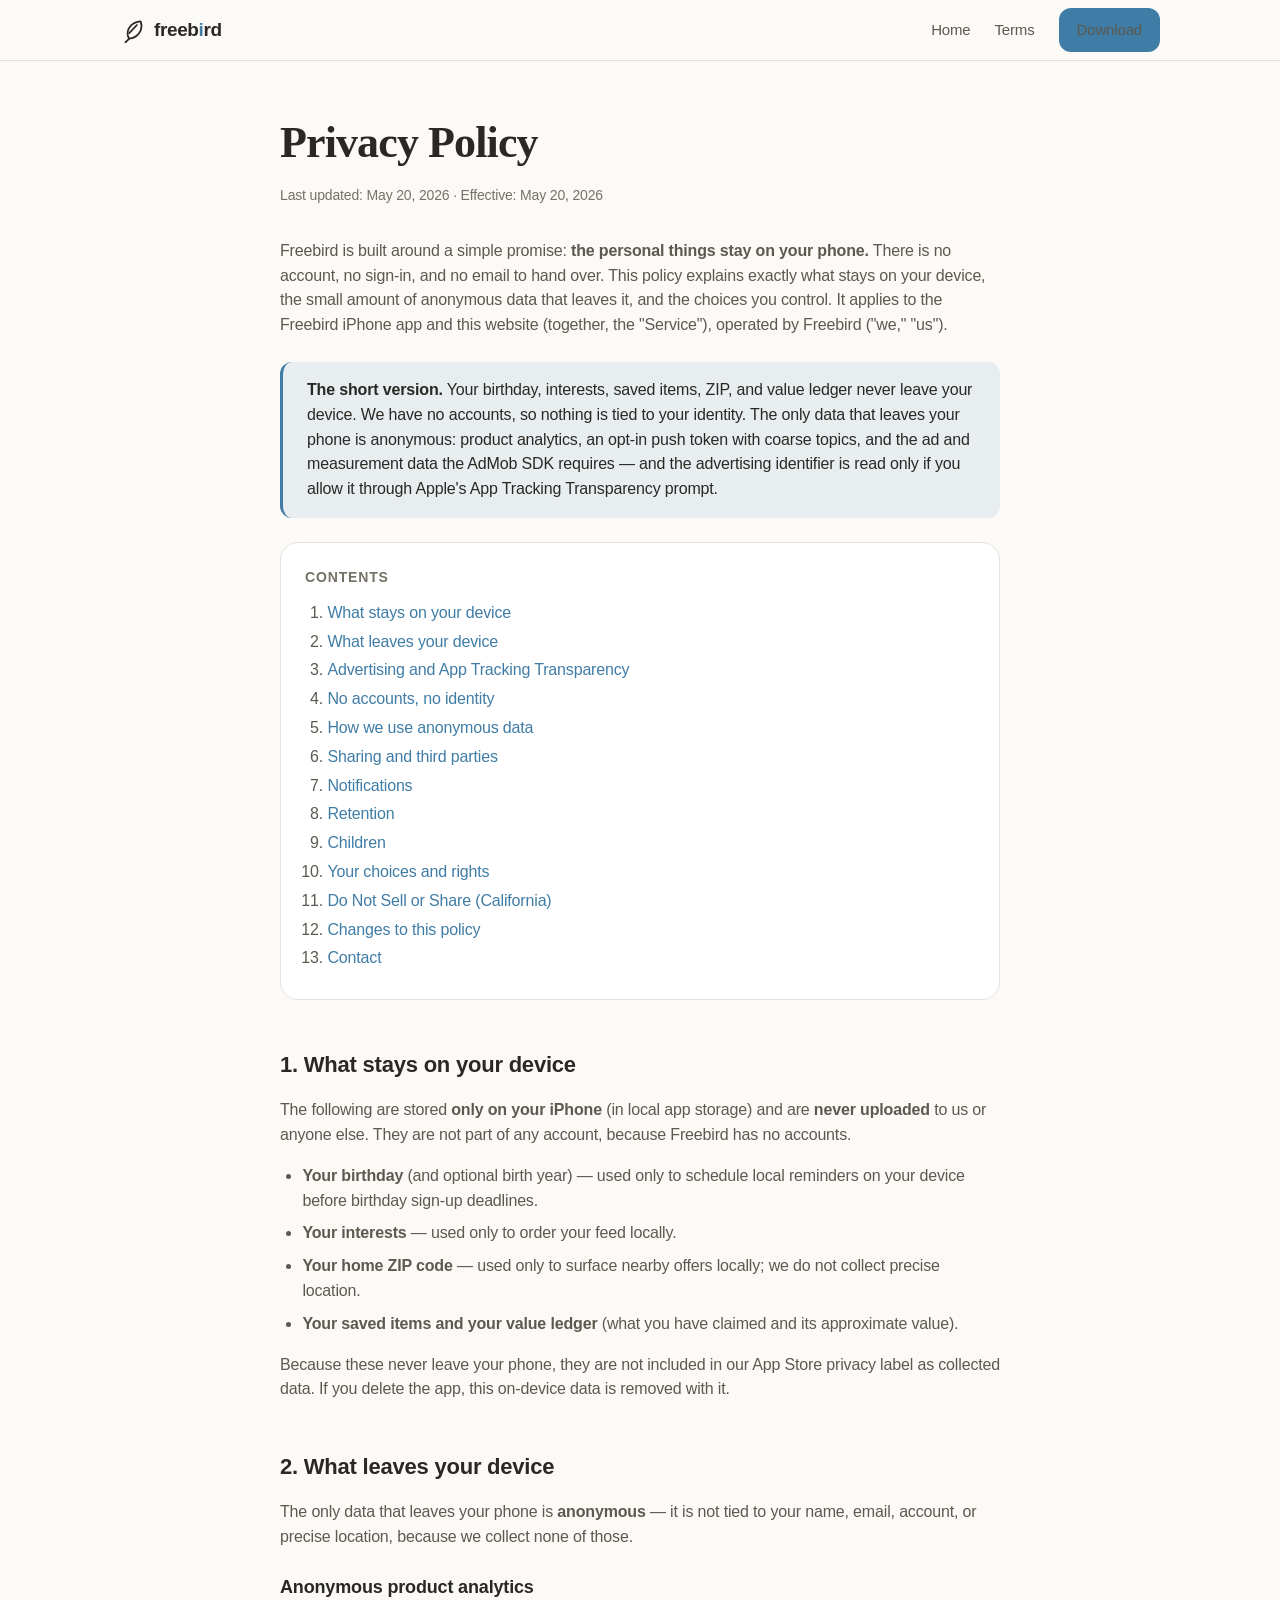
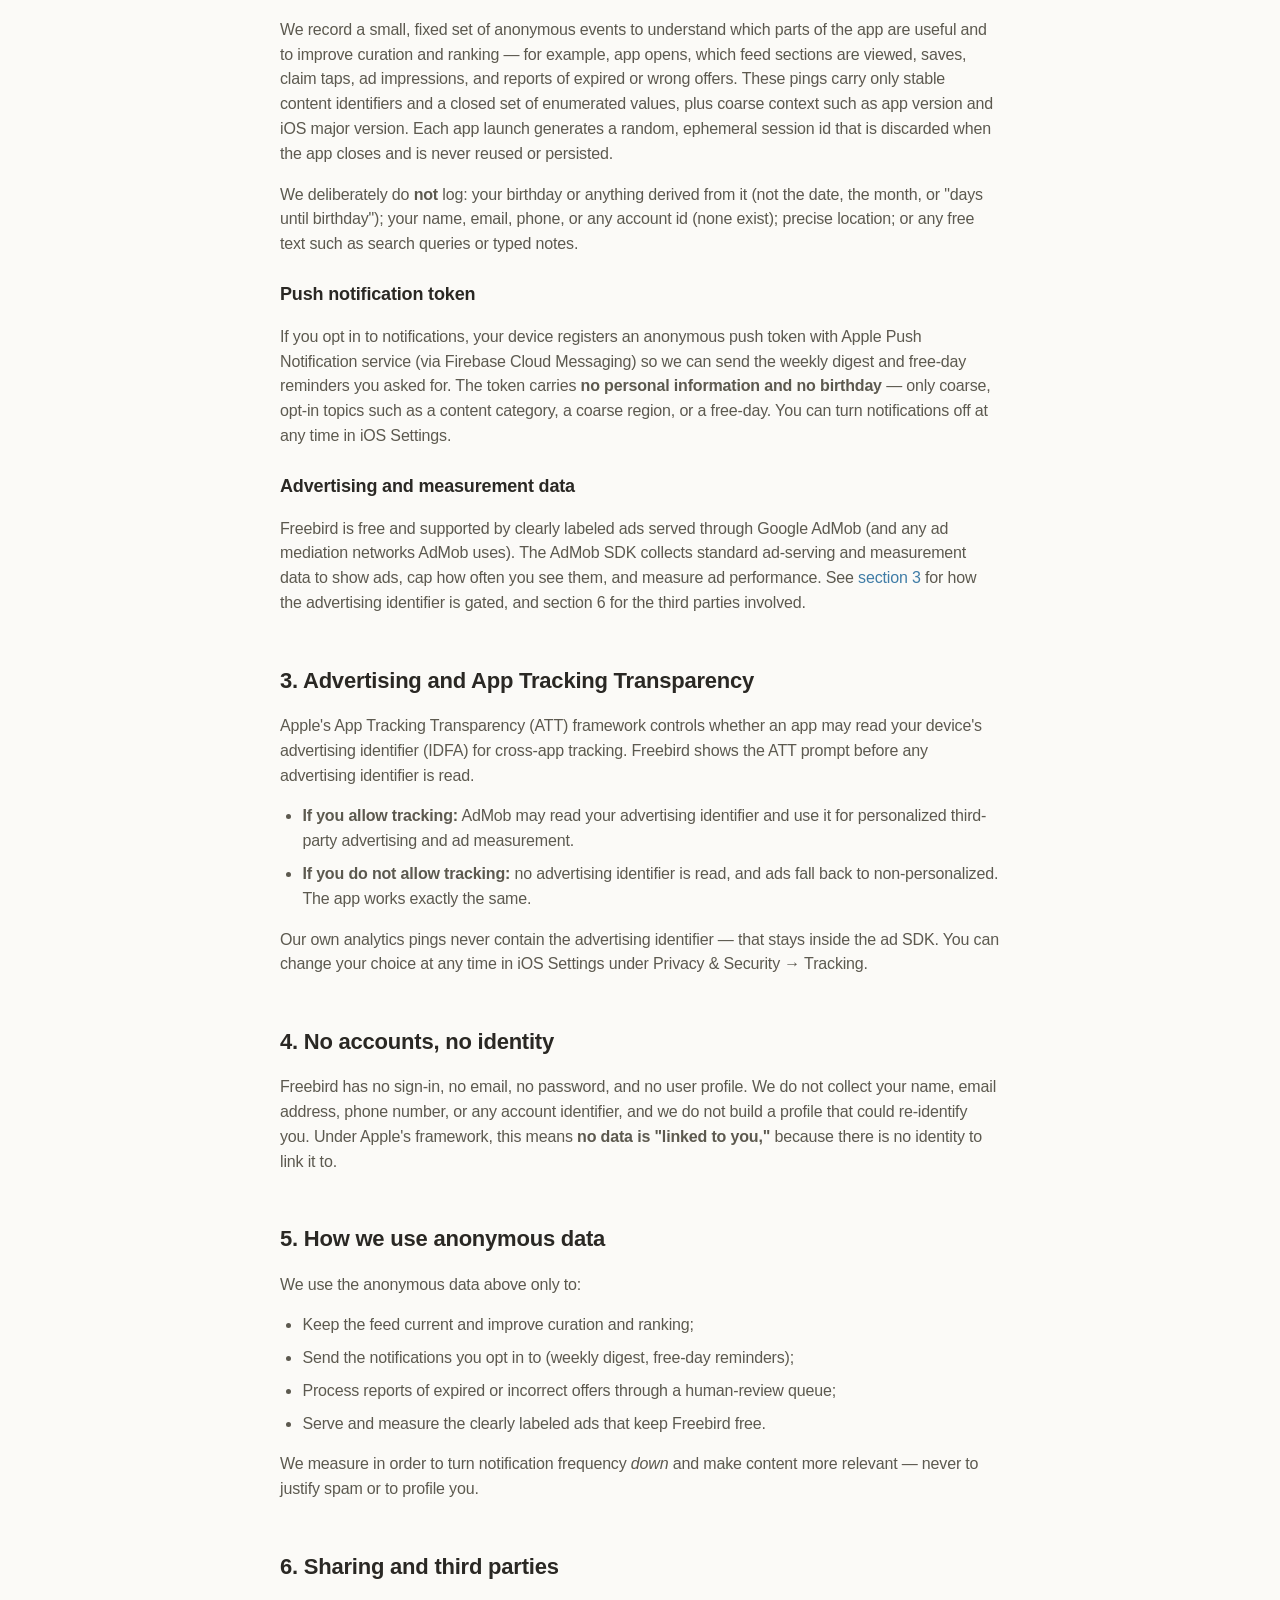
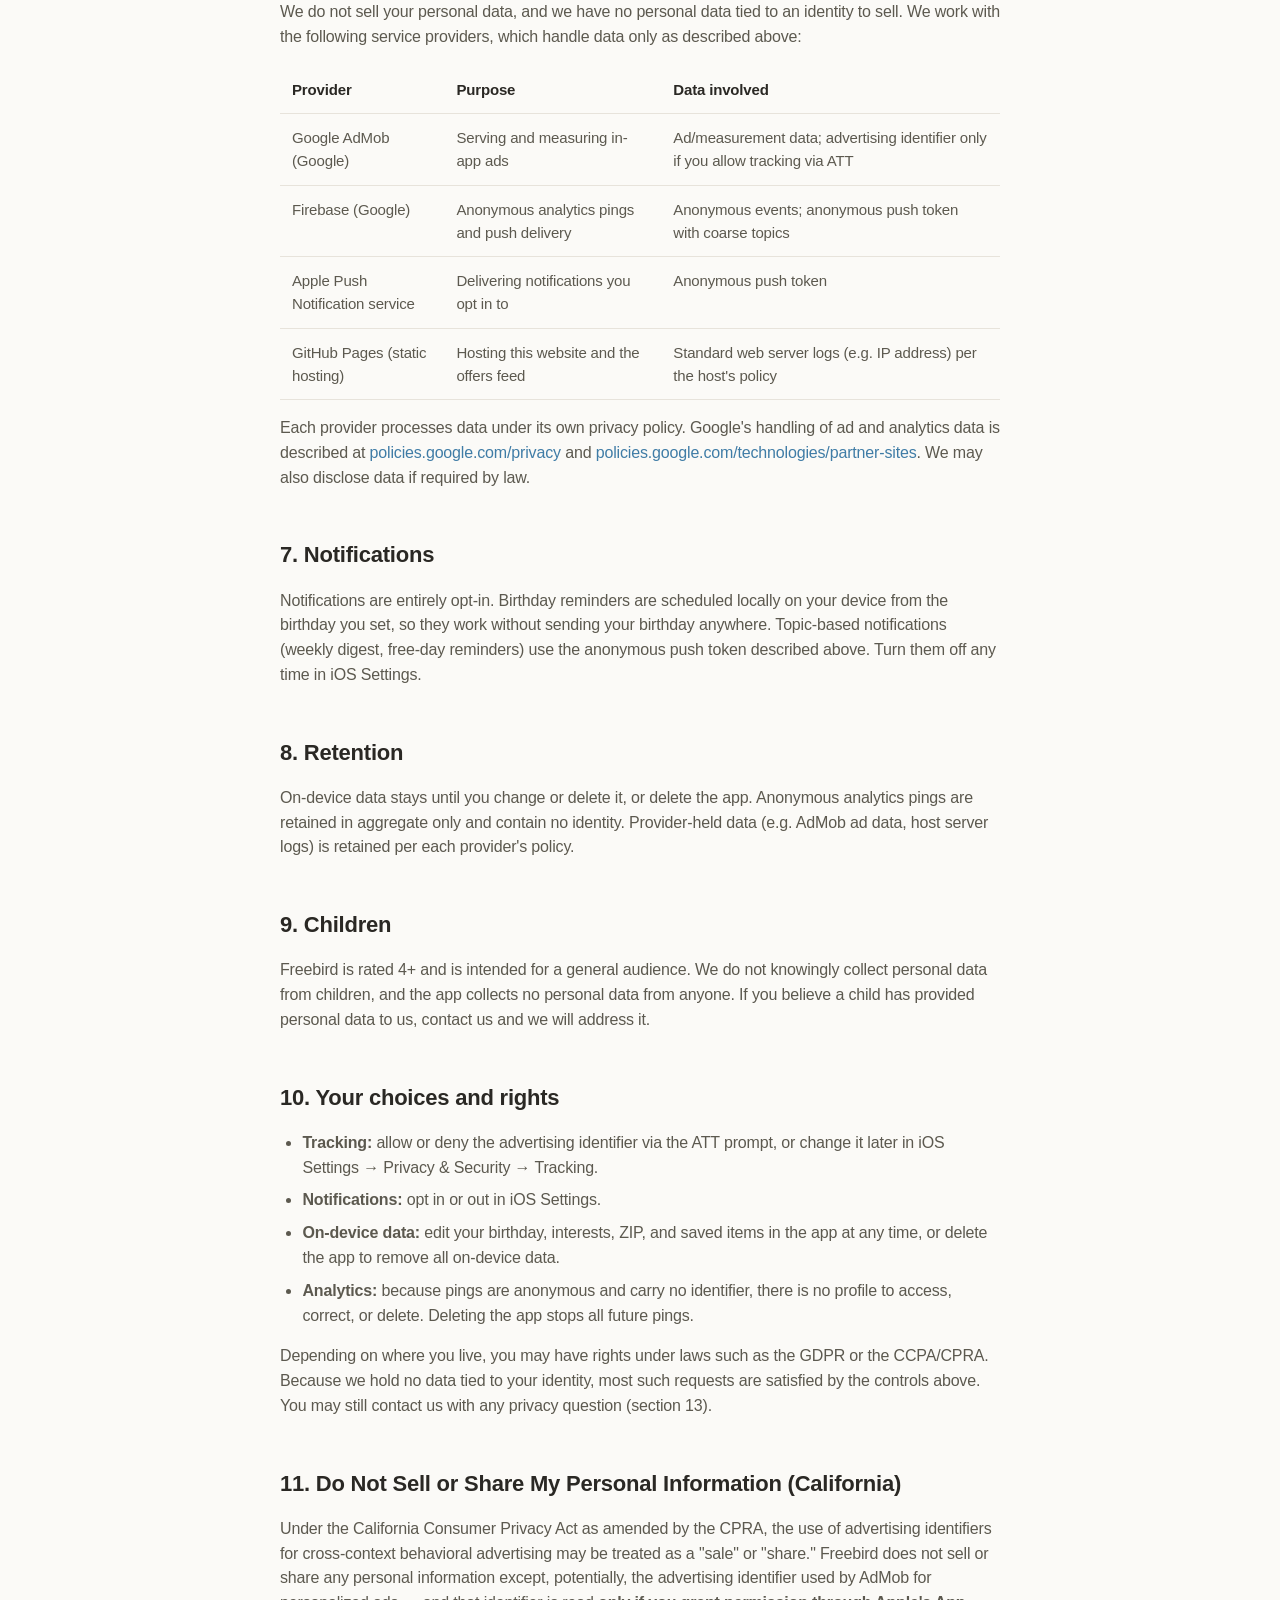
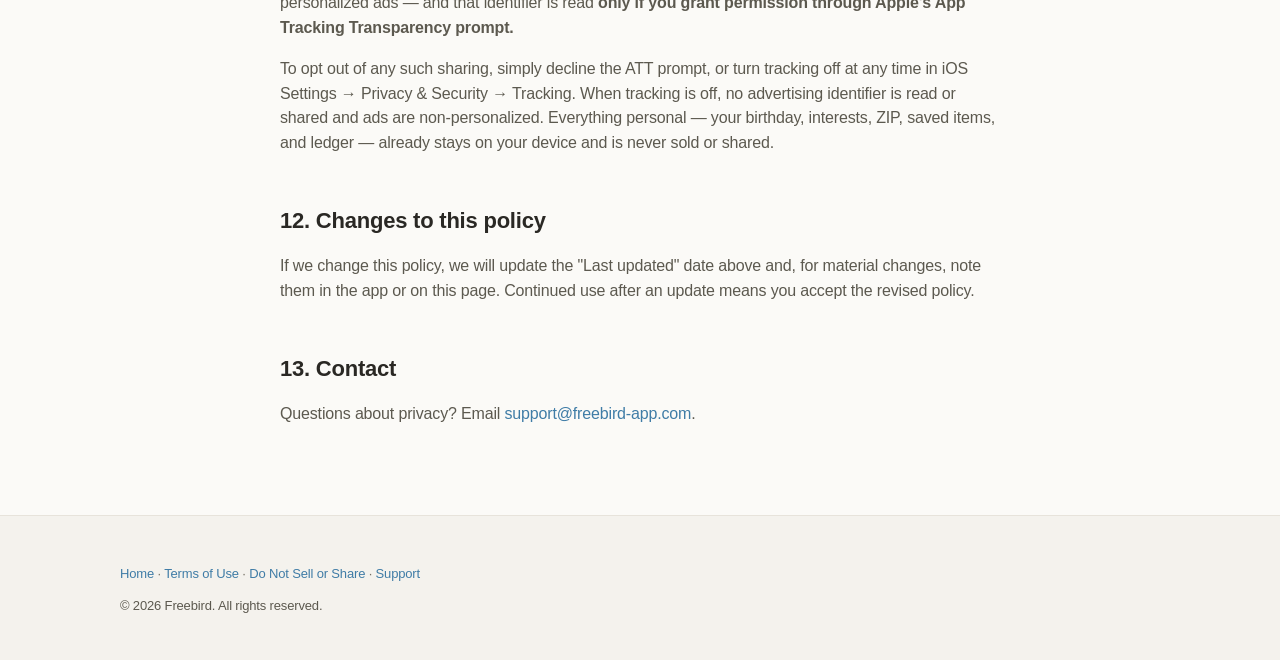
==== privacy.html @ e11f7bcb "Freebird marketing site + privacy & terms" ====
<!DOCTYPE html>
<html lang="en">
<head>
  <meta charset="utf-8">
  <meta name="viewport" content="width=device-width, initial-scale=1">
  <title>Privacy Policy — Freebird</title>
  <meta name="description" content="How Freebird handles your data. Your birthday and interests stay on your device. There is no account. Only anonymous analytics and ad identifiers behind App Tracking Transparency ever leave the device.">
  <meta name="theme-color" content="#FBFAF7" media="(prefers-color-scheme: light)">
  <meta name="theme-color" content="#17150F" media="(prefers-color-scheme: dark)">
  <link rel="stylesheet" href="styles.css">
  <link rel="icon" href="data:image/svg+xml,%3Csvg xmlns='http://www.w3.org/2000/svg' viewBox='0 0 24 24' fill='none' stroke='%233F7CA6' stroke-width='1.6' stroke-linecap='round' stroke-linejoin='round'%3E%3Cpath d='M19 4c-7.2.6-12 5.6-12 11.4 0 2 .6 3.5 1.6 4.6 4.5-.5 8.3-2.6 10.4-7.4 1-2.4 1.3-5.5 0-8.6Z'/%3E%3Cpath d='M8.5 20 5 23.5'/%3E%3Cpath d='M15.6 7.4 8.5 14.8'/%3E%3C/svg%3E">
</head>
<body>
  <a class="skip-link" href="#main">Skip to content</a>

  <header class="site-header">
    <div class="wrap">
      <a class="brand" href="index.html" aria-label="Freebird home">
        <svg class="mark" width="26" height="26" viewBox="0 0 24 24" fill="none" stroke="currentColor" stroke-width="1.6" stroke-linecap="round" stroke-linejoin="round" aria-hidden="true">
          <path d="M19 4c-7.2.6-12 5.6-12 11.4 0 2 .6 3.5 1.6 4.6 4.5-.5 8.3-2.6 10.4-7.4 1-2.4 1.3-5.5 0-8.6Z"/>
          <path d="M8.5 20 5 23.5"/>
          <path d="M15.6 7.4 8.5 14.8"/>
        </svg>
        <span>freeb<span class="accent-dot">i</span>rd</span>
      </a>
      <nav class="site-nav" aria-label="Primary">
        <a href="index.html">Home</a>
        <a href="terms.html">Terms</a>
        <a class="btn" href="index.html#download">Download</a>
      </nav>
    </div>
  </header>

  <main id="main" class="legal">
    <div class="wrap">
      <article class="doc">
        <h1>Privacy Policy</h1>
        <p class="updated">Last updated: May 20, 2026 · Effective: May 20, 2026</p>

        <p>Freebird is built around a simple promise: <strong>the personal things stay on your phone.</strong> There is no account, no sign-in, and no email to hand over. This policy explains exactly what stays on your device, the small amount of anonymous data that leaves it, and the choices you control. It applies to the Freebird iPhone app and this website (together, the "Service"), operated by Freebird ("we," "us").</p>

        <div class="callout">
          <p><strong>The short version.</strong> Your birthday, interests, saved items, ZIP, and value ledger never leave your device. We have no accounts, so nothing is tied to your identity. The only data that leaves your phone is anonymous: product analytics, an opt-in push token with coarse topics, and the ad and measurement data the AdMob SDK requires — and the advertising identifier is read only if you allow it through Apple's App Tracking Transparency prompt.</p>
        </div>

        <nav class="toc" aria-label="Contents">
          <h2>Contents</h2>
          <ol>
            <li><a href="#on-device">What stays on your device</a></li>
            <li><a href="#leaves-device">What leaves your device</a></li>
            <li><a href="#att">Advertising and App Tracking Transparency</a></li>
            <li><a href="#no-account">No accounts, no identity</a></li>
            <li><a href="#how-we-use">How we use anonymous data</a></li>
            <li><a href="#sharing">Sharing and third parties</a></li>
            <li><a href="#notifications">Notifications</a></li>
            <li><a href="#retention">Retention</a></li>
            <li><a href="#children">Children</a></li>
            <li><a href="#rights">Your choices and rights</a></li>
            <li><a href="#do-not-sell">Do Not Sell or Share (California)</a></li>
            <li><a href="#changes">Changes to this policy</a></li>
            <li><a href="#contact">Contact</a></li>
          </ol>
        </nav>

        <h2 id="on-device">1. What stays on your device</h2>
        <p>The following are stored <strong>only on your iPhone</strong> (in local app storage) and are <strong>never uploaded</strong> to us or anyone else. They are not part of any account, because Freebird has no accounts.</p>
        <ul>
          <li><strong>Your birthday</strong> (and optional birth year) — used only to schedule local reminders on your device before birthday sign-up deadlines.</li>
          <li><strong>Your interests</strong> — used only to order your feed locally.</li>
          <li><strong>Your home ZIP code</strong> — used only to surface nearby offers locally; we do not collect precise location.</li>
          <li><strong>Your saved items and your value ledger</strong> (what you have claimed and its approximate value).</li>
        </ul>
        <p>Because these never leave your phone, they are not included in our App Store privacy label as collected data. If you delete the app, this on-device data is removed with it.</p>

        <h2 id="leaves-device">2. What leaves your device</h2>
        <p>The only data that leaves your phone is <strong>anonymous</strong> — it is not tied to your name, email, account, or precise location, because we collect none of those.</p>

        <h3>Anonymous product analytics</h3>
        <p>We record a small, fixed set of anonymous events to understand which parts of the app are useful and to improve curation and ranking — for example, app opens, which feed sections are viewed, saves, claim taps, ad impressions, and reports of expired or wrong offers. These pings carry only stable content identifiers and a closed set of enumerated values, plus coarse context such as app version and iOS major version. Each app launch generates a random, ephemeral session id that is discarded when the app closes and is never reused or persisted.</p>
        <p>We deliberately do <strong>not</strong> log: your birthday or anything derived from it (not the date, the month, or "days until birthday"); your name, email, phone, or any account id (none exist); precise location; or any free text such as search queries or typed notes.</p>

        <h3>Push notification token</h3>
        <p>If you opt in to notifications, your device registers an anonymous push token with Apple Push Notification service (via Firebase Cloud Messaging) so we can send the weekly digest and free-day reminders you asked for. The token carries <strong>no personal information and no birthday</strong> — only coarse, opt-in topics such as a content category, a coarse region, or a free-day. You can turn notifications off at any time in iOS Settings.</p>

        <h3>Advertising and measurement data</h3>
        <p>Freebird is free and supported by clearly labeled ads served through Google AdMob (and any ad mediation networks AdMob uses). The AdMob SDK collects standard ad-serving and measurement data to show ads, cap how often you see them, and measure ad performance. See <a href="#att">section 3</a> for how the advertising identifier is gated, and section 6 for the third parties involved.</p>

        <h2 id="att">3. Advertising and App Tracking Transparency</h2>
        <p>Apple's App Tracking Transparency (ATT) framework controls whether an app may read your device's advertising identifier (IDFA) for cross-app tracking. Freebird shows the ATT prompt before any advertising identifier is read.</p>
        <ul>
          <li><strong>If you allow tracking:</strong> AdMob may read your advertising identifier and use it for personalized third-party advertising and ad measurement.</li>
          <li><strong>If you do not allow tracking:</strong> no advertising identifier is read, and ads fall back to non-personalized. The app works exactly the same.</li>
        </ul>
        <p>Our own analytics pings never contain the advertising identifier — that stays inside the ad SDK. You can change your choice at any time in iOS Settings under Privacy &amp; Security → Tracking.</p>

        <h2 id="no-account">4. No accounts, no identity</h2>
        <p>Freebird has no sign-in, no email, no password, and no user profile. We do not collect your name, email address, phone number, or any account identifier, and we do not build a profile that could re-identify you. Under Apple's framework, this means <strong>no data is "linked to you,"</strong> because there is no identity to link it to.</p>

        <h2 id="how-we-use">5. How we use anonymous data</h2>
        <p>We use the anonymous data above only to:</p>
        <ul>
          <li>Keep the feed current and improve curation and ranking;</li>
          <li>Send the notifications you opt in to (weekly digest, free-day reminders);</li>
          <li>Process reports of expired or incorrect offers through a human-review queue;</li>
          <li>Serve and measure the clearly labeled ads that keep Freebird free.</li>
        </ul>
        <p>We measure in order to turn notification frequency <em>down</em> and make content more relevant — never to justify spam or to profile you.</p>

        <h2 id="sharing">6. Sharing and third parties</h2>
        <p>We do not sell your personal data, and we have no personal data tied to an identity to sell. We work with the following service providers, which handle data only as described above:</p>
        <table>
          <thead>
            <tr><th>Provider</th><th>Purpose</th><th>Data involved</th></tr>
          </thead>
          <tbody>
            <tr>
              <td>Google AdMob (Google)</td>
              <td>Serving and measuring in-app ads</td>
              <td>Ad/measurement data; advertising identifier only if you allow tracking via ATT</td>
            </tr>
            <tr>
              <td>Firebase (Google)</td>
              <td>Anonymous analytics pings and push delivery</td>
              <td>Anonymous events; anonymous push token with coarse topics</td>
            </tr>
            <tr>
              <td>Apple Push Notification service</td>
              <td>Delivering notifications you opt in to</td>
              <td>Anonymous push token</td>
            </tr>
            <tr>
              <td>GitHub Pages (static hosting)</td>
              <td>Hosting this website and the offers feed</td>
              <td>Standard web server logs (e.g. IP address) per the host's policy</td>
            </tr>
          </tbody>
        </table>
        <p>Each provider processes data under its own privacy policy. Google's handling of ad and analytics data is described at <a href="https://policies.google.com/privacy" rel="noopener">policies.google.com/privacy</a> and <a href="https://policies.google.com/technologies/partner-sites" rel="noopener">policies.google.com/technologies/partner-sites</a>. We may also disclose data if required by law.</p>

        <h2 id="notifications">7. Notifications</h2>
        <p>Notifications are entirely opt-in. Birthday reminders are scheduled locally on your device from the birthday you set, so they work without sending your birthday anywhere. Topic-based notifications (weekly digest, free-day reminders) use the anonymous push token described above. Turn them off any time in iOS Settings.</p>

        <h2 id="retention">8. Retention</h2>
        <p>On-device data stays until you change or delete it, or delete the app. Anonymous analytics pings are retained in aggregate only and contain no identity. Provider-held data (e.g. AdMob ad data, host server logs) is retained per each provider's policy.</p>

        <h2 id="children">9. Children</h2>
        <p>Freebird is rated 4+ and is intended for a general audience. We do not knowingly collect personal data from children, and the app collects no personal data from anyone. If you believe a child has provided personal data to us, contact us and we will address it.</p>

        <h2 id="rights">10. Your choices and rights</h2>
        <ul>
          <li><strong>Tracking:</strong> allow or deny the advertising identifier via the ATT prompt, or change it later in iOS Settings → Privacy &amp; Security → Tracking.</li>
          <li><strong>Notifications:</strong> opt in or out in iOS Settings.</li>
          <li><strong>On-device data:</strong> edit your birthday, interests, ZIP, and saved items in the app at any time, or delete the app to remove all on-device data.</li>
          <li><strong>Analytics:</strong> because pings are anonymous and carry no identifier, there is no profile to access, correct, or delete. Deleting the app stops all future pings.</li>
        </ul>
        <p>Depending on where you live, you may have rights under laws such as the GDPR or the CCPA/CPRA. Because we hold no data tied to your identity, most such requests are satisfied by the controls above. You may still contact us with any privacy question (section 13).</p>

        <h2 id="do-not-sell">11. Do Not Sell or Share My Personal Information (California)</h2>
        <p>Under the California Consumer Privacy Act as amended by the CPRA, the use of advertising identifiers for cross-context behavioral advertising may be treated as a "sale" or "share." Freebird does not sell or share any personal information except, potentially, the advertising identifier used by AdMob for personalized ads — and that identifier is read <strong>only if you grant permission through Apple's App Tracking Transparency prompt.</strong></p>
        <p>To opt out of any such sharing, simply decline the ATT prompt, or turn tracking off at any time in iOS Settings → Privacy &amp; Security → Tracking. When tracking is off, no advertising identifier is read or shared and ads are non-personalized. Everything personal — your birthday, interests, ZIP, saved items, and ledger — already stays on your device and is never sold or shared.</p>

        <h2 id="changes">12. Changes to this policy</h2>
        <p>If we change this policy, we will update the "Last updated" date above and, for material changes, note them in the app or on this page. Continued use after an update means you accept the revised policy.</p>

        <h2 id="contact">13. Contact</h2>
        <p>Questions about privacy? Email <a href="mailto:support@freebird-app.com">support@freebird-app.com</a>.</p>
      </article>
    </div>
  </main>

  <footer class="site-footer">
    <div class="wrap">
      <div class="footer-legal" style="border-top:none;padding-top:0;">
        <p><a href="index.html">Home</a> · <a href="terms.html">Terms of Use</a> · <a href="#do-not-sell">Do Not Sell or Share</a> · <a href="mailto:support@freebird-app.com">Support</a></p>
        <p class="copy">© 2026 Freebird. All rights reserved.</p>
      </div>
    </div>
  </footer>
</body>
</html>
---- styles.css ----
/* Freebird marketing + legal — quiet-premium, no framework, no JS deps.
   Brand mirrors the app: Heron Blue accent, warm-neutral canvas, SF system
   font stack, weight/size hierarchy over color. Dark mode via prefers-color-scheme. */

:root {
  --font-sans: -apple-system, BlinkMacSystemFont, "SF Pro Text", "SF Pro Display",
               "Helvetica Neue", Helvetica, Arial, sans-serif;
  --font-serif: ui-serif, "New York", "Iowan Old Style", "Charter", Georgia,
                "Times New Roman", serif;

  /* Light theme — warm-neutral canvas */
  --bg: #FBFAF7;
  --surface: #FFFFFF;
  --surface-2: #F4F2ED;
  --hairline: #E7E3DB;
  --hairline-strong: #D4CFC4;

  --text-1: #2A2824;   /* primary  */
  --text-2: #5C594F;   /* secondary, AA on --bg */
  --text-3: #757166;   /* tertiary/meta, AA on --bg */

  --accent: #3F7CA6;        /* Heron Blue */
  --accent-press: #336488;
  --accent-soft: rgba(63, 124, 166, 0.10);
  --on-accent: #FFFFFF;

  --r-card: 18px;
  --r-control: 12px;
  --r-chip: 999px;

  --sp-1: 4px; --sp-2: 8px; --sp-3: 12px; --sp-4: 16px;
  --sp-5: 24px; --sp-6: 32px; --sp-7: 48px; --sp-8: 72px;
  --pad-h: 20px;
  --maxw: 1080px;
  --readw: 720px;

  --shadow-1: 0 1px 2px rgba(42, 40, 36, 0.05),
              0 6px 24px rgba(42, 40, 36, 0.06);
}

@media (prefers-color-scheme: dark) {
  :root {
    --bg: #17150F;
    --surface: #1F1D17;
    --surface-2: #26241D;
    --hairline: #34312A;
    --hairline-strong: #45413A;

    --text-1: #F4F1EA;
    --text-2: #BBB6AB;
    --text-3: #8E897E;

    --accent: #74A8CB;
    --accent-press: #5E93B7;
    --accent-soft: rgba(116, 168, 203, 0.16);
    --on-accent: #14130E;

    --shadow-1: 0 1px 2px rgba(0, 0, 0, 0.45),
                0 6px 24px rgba(0, 0, 0, 0.32);
  }
}

*, *::before, *::after { box-sizing: border-box; }

html { -webkit-text-size-adjust: 100%; scroll-behavior: smooth; }
@media (prefers-reduced-motion: reduce) { html { scroll-behavior: auto; } }

body {
  margin: 0;
  font-family: var(--font-sans);
  background: var(--bg);
  color: var(--text-1);
  line-height: 1.55;
  letter-spacing: -0.01em;
  -webkit-font-smoothing: antialiased;
  -moz-osx-font-smoothing: grayscale;
}

a { color: var(--accent); text-decoration: none; }
a:hover { text-decoration: underline; }

:focus-visible {
  outline: 2px solid var(--accent);
  outline-offset: 2px;
  border-radius: 4px;
}

img, svg { max-width: 100%; }

.skip-link {
  position: absolute;
  left: -9999px;
  top: 0;
  background: var(--accent);
  color: var(--on-accent);
  padding: var(--sp-3) var(--sp-4);
  border-radius: var(--r-control);
  z-index: 100;
}
.skip-link:focus { left: var(--sp-4); top: var(--sp-4); }

.wrap { max-width: var(--maxw); margin: 0 auto; padding: 0 var(--pad-h); }

/* ---- Header / nav ---------------------------------------------------- */
.site-header {
  position: sticky;
  top: 0;
  z-index: 50;
  background: color-mix(in srgb, var(--bg) 88%, transparent);
  backdrop-filter: saturate(150%) blur(12px);
  -webkit-backdrop-filter: saturate(150%) blur(12px);
  border-bottom: 0.5px solid var(--hairline);
}
.site-header .wrap {
  display: flex;
  align-items: center;
  justify-content: space-between;
  min-height: 60px;
}
.brand {
  display: inline-flex;
  align-items: center;
  gap: var(--sp-2);
  font-weight: 600;
  font-size: 19px;
  letter-spacing: -0.02em;
  color: var(--text-1);
}
.brand:hover { text-decoration: none; }
.brand .mark { color: var(--text-1); flex: none; }
.brand .accent-dot { color: var(--accent); }

.site-nav { display: flex; align-items: center; gap: var(--sp-5); }
.site-nav a { color: var(--text-2); font-size: 15px; font-weight: 500; }
.site-nav a:hover { color: var(--text-1); }
.btn {
  display: inline-flex;
  align-items: center;
  gap: var(--sp-2);
  background: var(--accent);
  color: var(--on-accent);
  font-weight: 600;
  font-size: 15px;
  padding: 10px 18px;
  border-radius: var(--r-control);
  border: none;
  cursor: pointer;
  transition: background-color 0.15s ease, transform 0.15s ease;
}
.btn:hover { background: var(--accent-press); text-decoration: none; }
.btn:active { transform: translateY(1px); }
.btn-lg { font-size: 17px; padding: 14px 24px; }
.btn-ghost {
  background: transparent;
  color: var(--accent);
  border: 1px solid var(--hairline-strong);
}
.btn-ghost:hover { background: var(--accent-soft); color: var(--accent); }

@media (max-width: 720px) {
  .site-nav a:not(.btn) { display: none; }
}

/* ---- Hero ------------------------------------------------------------ */
.hero { padding: var(--sp-8) 0 var(--sp-7); }
.hero-grid {
  display: grid;
  grid-template-columns: 1.05fr 0.95fr;
  gap: var(--sp-8);
  align-items: center;
}
.eyebrow {
  font-size: 12px;
  font-weight: 600;
  letter-spacing: 0.08em;
  text-transform: uppercase;
  color: var(--accent);
  margin: 0 0 var(--sp-3);
}
.hero h1 {
  font-family: var(--font-serif);
  font-weight: 600;
  font-size: clamp(34px, 5.2vw, 54px);
  line-height: 1.08;
  letter-spacing: -0.02em;
  margin: 0 0 var(--sp-4);
}
.hero .lede {
  font-size: clamp(17px, 2.2vw, 20px);
  color: var(--text-2);
  margin: 0 0 var(--sp-6);
  max-width: 34ch;
}
.cta-row { display: flex; flex-wrap: wrap; align-items: center; gap: var(--sp-4); }
.cta-note { font-size: 13px; color: var(--text-3); margin-top: var(--sp-4); }

/* Phone mockup — pure CSS/SVG, no external image dependency */
.hero-art { display: flex; justify-content: center; }
.phone {
  width: 280px;
  max-width: 78vw;
  aspect-ratio: 280 / 580;
  background: var(--surface);
  border: 1px solid var(--hairline-strong);
  border-radius: 40px;
  box-shadow: var(--shadow-1);
  padding: 14px;
}
.phone-screen {
  height: 100%;
  background: var(--bg);
  border-radius: 28px;
  overflow: hidden;
  display: flex;
  flex-direction: column;
}
.phone-top {
  padding: 18px 18px 10px;
  border-bottom: 0.5px solid var(--hairline);
}
.phone-top .title {
  font-family: var(--font-serif);
  font-size: 24px;
  font-weight: 600;
  letter-spacing: -0.02em;
}
.phone-top .sub { font-size: 12px; color: var(--text-3); }
.phone-feed { padding: 14px; display: flex; flex-direction: column; gap: 12px; }
.fcard {
  background: var(--surface);
  border: 0.5px solid var(--hairline);
  border-radius: 14px;
  padding: 12px;
  box-shadow: var(--shadow-1);
}
.fcard .pill {
  display: inline-block;
  font-size: 10px;
  font-weight: 600;
  letter-spacing: 0.04em;
  text-transform: uppercase;
  color: var(--accent);
  background: var(--accent-soft);
  padding: 3px 8px;
  border-radius: var(--r-chip);
  margin-bottom: 8px;
}
.fcard .pill.urgent { color: #B5651D; background: rgba(181, 101, 29, 0.12); }
@media (prefers-color-scheme: dark) {
  .fcard .pill.urgent { color: #E0A45E; background: rgba(224, 164, 94, 0.16); }
}
.fcard .h { font-size: 14px; font-weight: 600; }
.fcard .m { font-size: 11px; color: var(--text-3); margin-top: 2px; }

@media (max-width: 860px) {
  .hero-grid { grid-template-columns: 1fr; gap: var(--sp-7); }
  .hero { padding: var(--sp-7) 0 var(--sp-6); }
  .hero .lede { max-width: none; }
}

/* ---- Section scaffolding -------------------------------------------- */
section { padding: var(--sp-8) 0; }
.section-head { max-width: var(--readw); margin: 0 0 var(--sp-7); }
.section-head h2 {
  font-family: var(--font-serif);
  font-weight: 600;
  font-size: clamp(26px, 3.6vw, 38px);
  line-height: 1.14;
  letter-spacing: -0.02em;
  margin: var(--sp-2) 0 var(--sp-3);
}
.section-head p { font-size: 18px; color: var(--text-2); margin: 0; }

.divider { height: 0.5px; background: var(--hairline); border: 0; margin: 0; }

/* ---- Story (Birthday Mission) -------------------------------------- */
.story { background: var(--surface-2); }
.story-grid {
  display: grid;
  grid-template-columns: 0.9fr 1.1fr;
  gap: var(--sp-8);
  align-items: center;
}
.story h2 {
  font-family: var(--font-serif);
  font-weight: 600;
  font-size: clamp(26px, 3.6vw, 38px);
  line-height: 1.14;
  letter-spacing: -0.02em;
  margin: var(--sp-2) 0 var(--sp-4);
}
.story p { font-size: 18px; color: var(--text-2); margin: 0 0 var(--sp-4); max-width: 46ch; }
.checklist { list-style: none; margin: var(--sp-5) 0 0; padding: 0; display: grid; gap: var(--sp-3); }
.checklist li {
  display: flex;
  align-items: center;
  gap: var(--sp-3);
  background: var(--surface);
  border: 0.5px solid var(--hairline);
  border-radius: var(--r-control);
  padding: var(--sp-3) var(--sp-4);
  box-shadow: var(--shadow-1);
}
.checklist .tick {
  flex: none;
  width: 22px; height: 22px;
  border-radius: 999px;
  background: var(--accent);
  color: var(--on-accent);
  display: grid;
  place-items: center;
}
.checklist .label { font-weight: 500; font-size: 15px; }
.checklist .when { margin-left: auto; font-size: 12px; color: var(--text-3); }

@media (max-width: 860px) {
  .story-grid { grid-template-columns: 1fr; gap: var(--sp-6); }
  .story p { max-width: none; }
}

/* ---- Benefits ------------------------------------------------------- */
.benefits-grid {
  display: grid;
  grid-template-columns: repeat(2, 1fr);
  gap: var(--sp-5);
}
.benefit {
  background: var(--surface);
  border: 0.5px solid var(--hairline);
  border-radius: var(--r-card);
  padding: var(--sp-6);
  box-shadow: var(--shadow-1);
}
.benefit .icon {
  width: 44px; height: 44px;
  border-radius: 12px;
  background: var(--accent-soft);
  color: var(--accent);
  display: grid;
  place-items: center;
  margin-bottom: var(--sp-4);
}
.benefit .eyebrow { margin-bottom: var(--sp-2); }
.benefit h3 {
  font-size: 20px;
  font-weight: 600;
  letter-spacing: -0.01em;
  margin: 0 0 var(--sp-3);
}
.benefit p { color: var(--text-2); margin: 0; font-size: 16px; }

@media (max-width: 720px) {
  .benefits-grid { grid-template-columns: 1fr; }
}

/* ---- FAQ ------------------------------------------------------------ */
.faq { background: var(--surface-2); }
.faq-list { max-width: var(--readw); margin: 0 auto; display: grid; gap: var(--sp-3); }
details.faq-item {
  background: var(--surface);
  border: 0.5px solid var(--hairline);
  border-radius: var(--r-control);
  padding: var(--sp-4) var(--sp-5);
}
details.faq-item[open] { box-shadow: var(--shadow-1); }
.faq-item summary {
  list-style: none;
  cursor: pointer;
  font-weight: 600;
  font-size: 17px;
  display: flex;
  align-items: center;
  justify-content: space-between;
  gap: var(--sp-4);
}
.faq-item summary::-webkit-details-marker { display: none; }
.faq-item summary::after {
  content: "+";
  color: var(--accent);
  font-weight: 400;
  font-size: 22px;
  line-height: 1;
  flex: none;
}
.faq-item[open] summary::after { content: "\2013"; }
.faq-item p { color: var(--text-2); margin: var(--sp-3) 0 0; font-size: 16px; }

/* ---- Final CTA ------------------------------------------------------ */
.final-cta { text-align: center; }
.final-cta .inner {
  max-width: var(--readw);
  margin: 0 auto;
  background: var(--surface);
  border: 0.5px solid var(--hairline);
  border-radius: var(--r-card);
  padding: var(--sp-8) var(--sp-6);
  box-shadow: var(--shadow-1);
}
.final-cta h2 {
  font-family: var(--font-serif);
  font-weight: 600;
  font-size: clamp(26px, 3.8vw, 40px);
  letter-spacing: -0.02em;
  margin: var(--sp-4) 0 var(--sp-3);
}
.final-cta p { font-size: 18px; color: var(--text-2); margin: 0 0 var(--sp-6); }

/* App Store badge (inline SVG-styled) */
.appstore-badge {
  display: inline-flex;
  align-items: center;
  gap: var(--sp-3);
  background: var(--text-1);
  color: var(--bg);
  padding: 12px 20px;
  border-radius: var(--r-control);
  font-weight: 600;
}
.appstore-badge:hover { text-decoration: none; opacity: 0.92; }
.appstore-badge .small { display: block; font-size: 11px; font-weight: 400; opacity: 0.85; line-height: 1; }
.appstore-badge .big { display: block; font-size: 18px; line-height: 1.2; }

/* ---- Footer --------------------------------------------------------- */
.site-footer {
  border-top: 0.5px solid var(--hairline);
  background: var(--surface-2);
  padding: var(--sp-7) 0 var(--sp-6);
}
.footer-top {
  display: flex;
  flex-wrap: wrap;
  justify-content: space-between;
  gap: var(--sp-6);
  margin-bottom: var(--sp-6);
}
.footer-tagline { max-width: 32ch; }
.footer-tagline .brand { margin-bottom: var(--sp-3); }
.footer-tagline p { color: var(--text-2); font-size: 15px; margin: 0; }
.footer-nav { display: flex; flex-wrap: wrap; gap: var(--sp-7); }
.footer-nav h4 {
  font-size: 12px;
  text-transform: uppercase;
  letter-spacing: 0.08em;
  color: var(--text-3);
  margin: 0 0 var(--sp-3);
  font-weight: 600;
}
.footer-nav ul { list-style: none; margin: 0; padding: 0; display: grid; gap: var(--sp-2); }
.footer-nav a { color: var(--text-2); font-size: 15px; }
.footer-nav a:hover { color: var(--text-1); }
.footer-legal { border-top: 0.5px solid var(--hairline); padding-top: var(--sp-5); }
.footer-legal p { color: var(--text-3); font-size: 13px; margin: 0 0 var(--sp-3); max-width: 80ch; }
.footer-legal .copy { color: var(--text-2); }

/* ---- Legal pages ---------------------------------------------------- */
.legal { padding: var(--sp-7) 0 var(--sp-8); }
.legal .doc { max-width: var(--readw); margin: 0 auto; }
.legal h1 {
  font-family: var(--font-serif);
  font-weight: 600;
  font-size: clamp(30px, 4.4vw, 44px);
  letter-spacing: -0.02em;
  margin: 0 0 var(--sp-2);
}
.legal .updated { color: var(--text-3); font-size: 14px; margin: 0 0 var(--sp-6); }
.legal h2 {
  font-size: 22px;
  font-weight: 600;
  letter-spacing: -0.01em;
  margin: var(--sp-7) 0 var(--sp-3);
  scroll-margin-top: 80px;
}
.legal h3 { font-size: 18px; font-weight: 600; margin: var(--sp-5) 0 var(--sp-2); }
.legal p, .legal li { color: var(--text-2); font-size: 16px; }
.legal ul, .legal ol { padding-left: 1.4em; }
.legal li { margin-bottom: var(--sp-2); }
.legal .callout {
  background: var(--accent-soft);
  border-left: 3px solid var(--accent);
  border-radius: var(--r-control);
  padding: var(--sp-4) var(--sp-5);
  margin: var(--sp-5) 0;
}
.legal .callout p { color: var(--text-1); margin: 0; }
.legal .toc {
  background: var(--surface);
  border: 0.5px solid var(--hairline);
  border-radius: var(--r-card);
  padding: var(--sp-5);
  margin: 0 0 var(--sp-6);
}
.legal .toc h2 { margin: 0 0 var(--sp-3); font-size: 14px; text-transform: uppercase; letter-spacing: 0.06em; color: var(--text-3); }
.legal .toc ol { margin: 0; }
.legal .toc li { margin-bottom: var(--sp-1); }
.legal table {
  width: 100%;
  border-collapse: collapse;
  margin: var(--sp-4) 0;
  font-size: 15px;
}
.legal th, .legal td {
  text-align: left;
  padding: var(--sp-3);
  border-bottom: 0.5px solid var(--hairline);
  vertical-align: top;
}
.legal th { color: var(--text-1); font-weight: 600; }
.legal td { color: var(--text-2); }
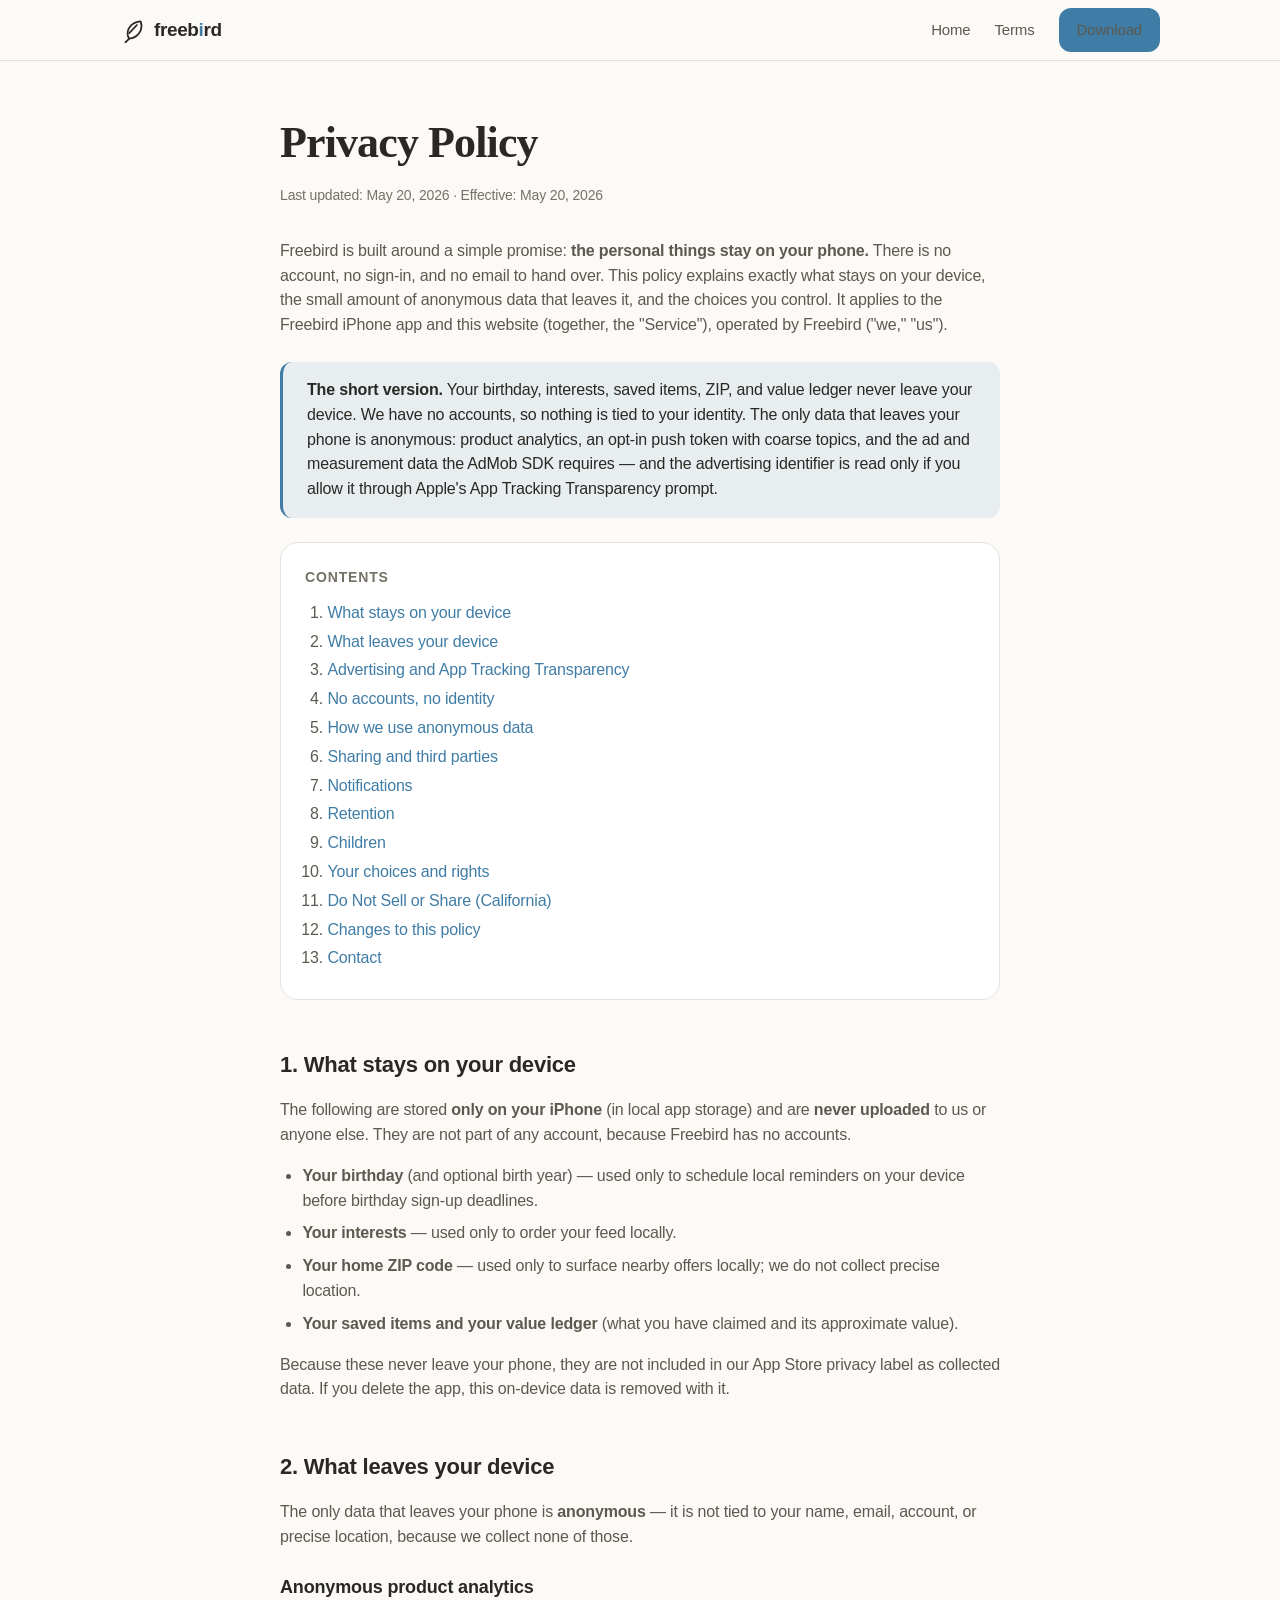
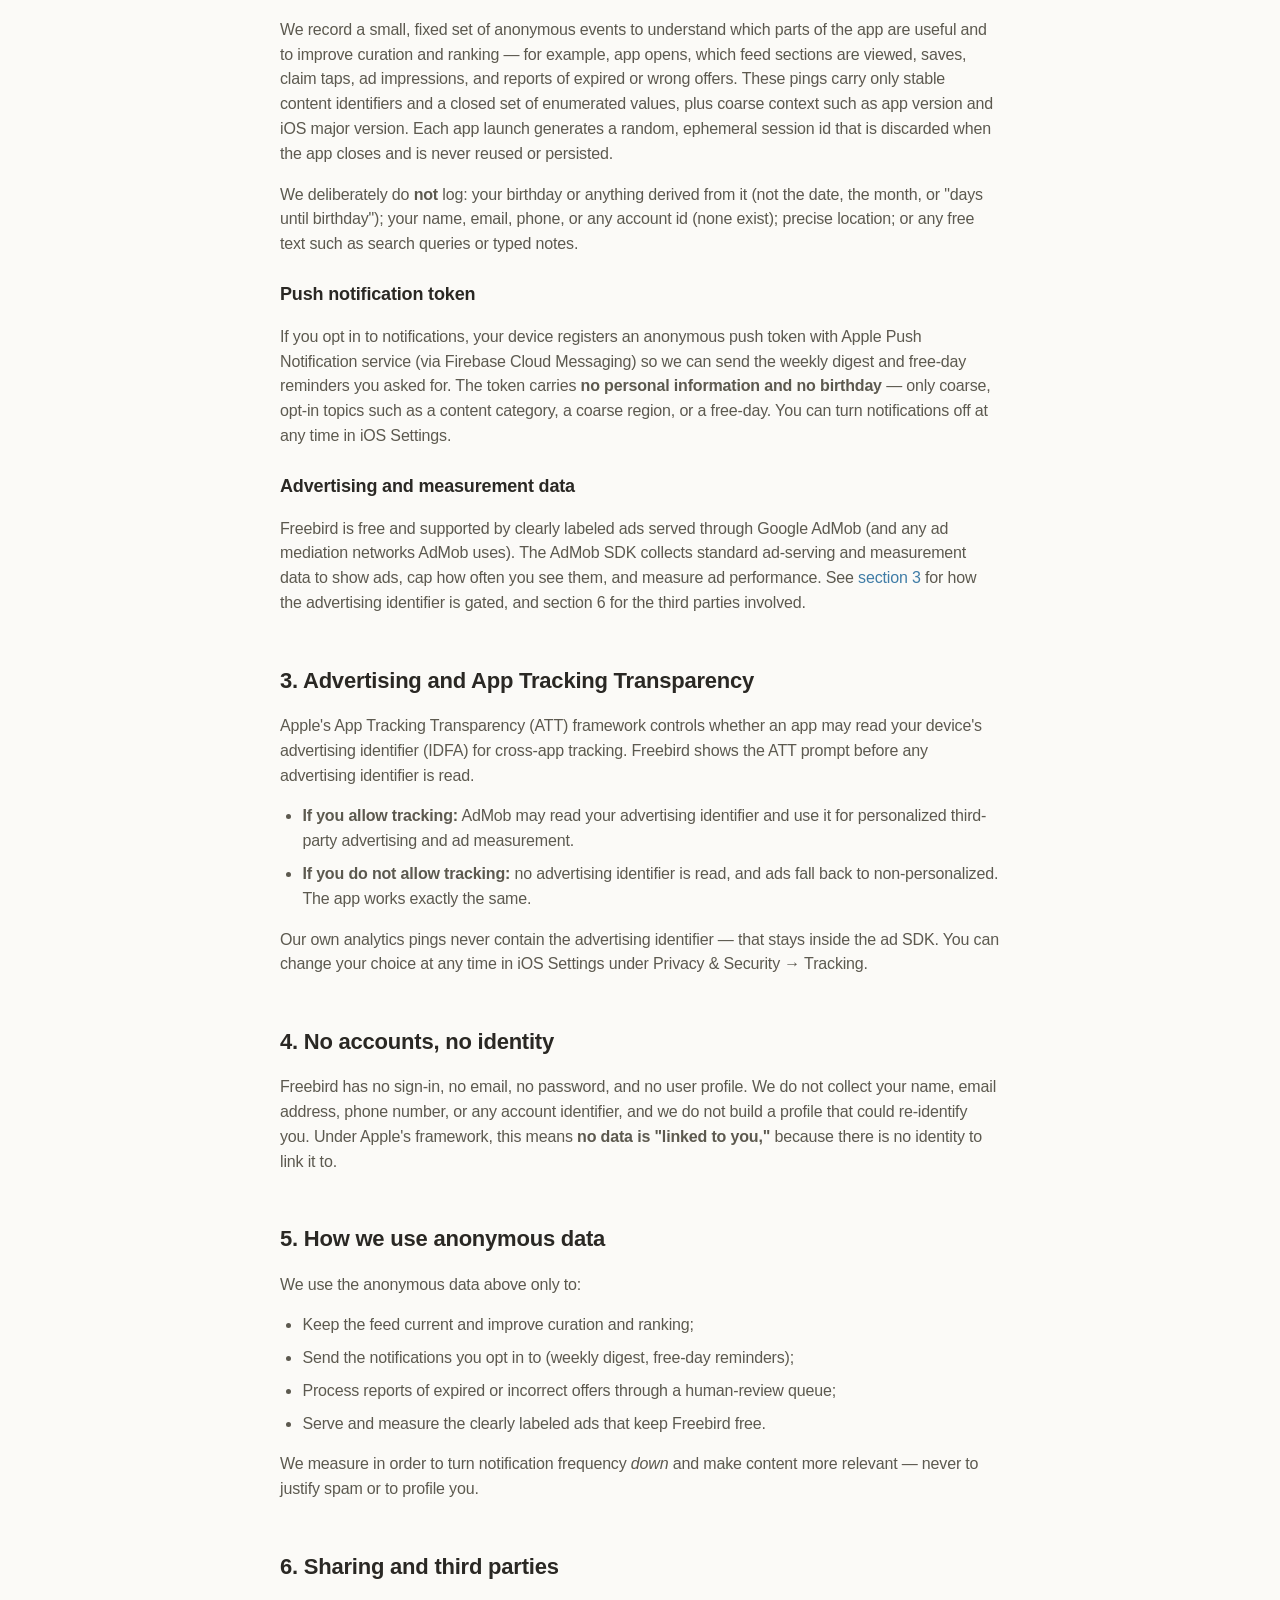
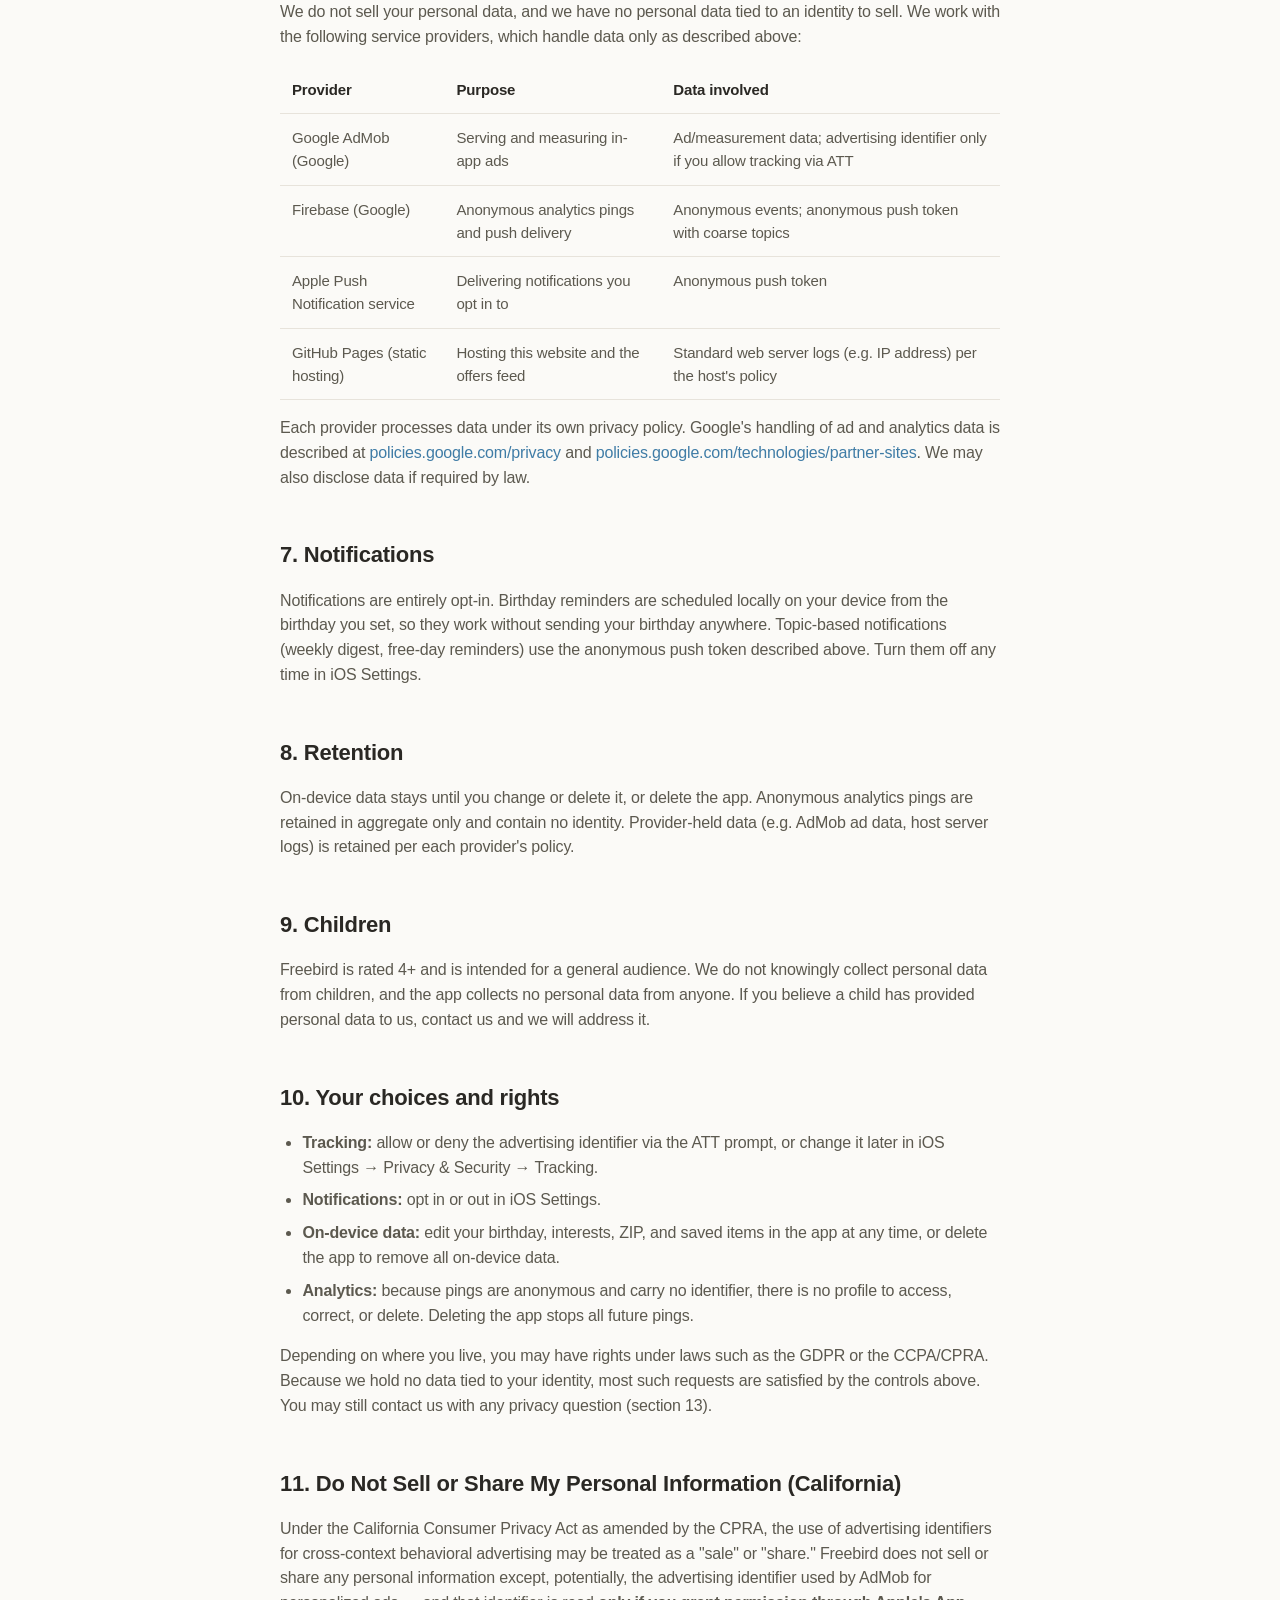
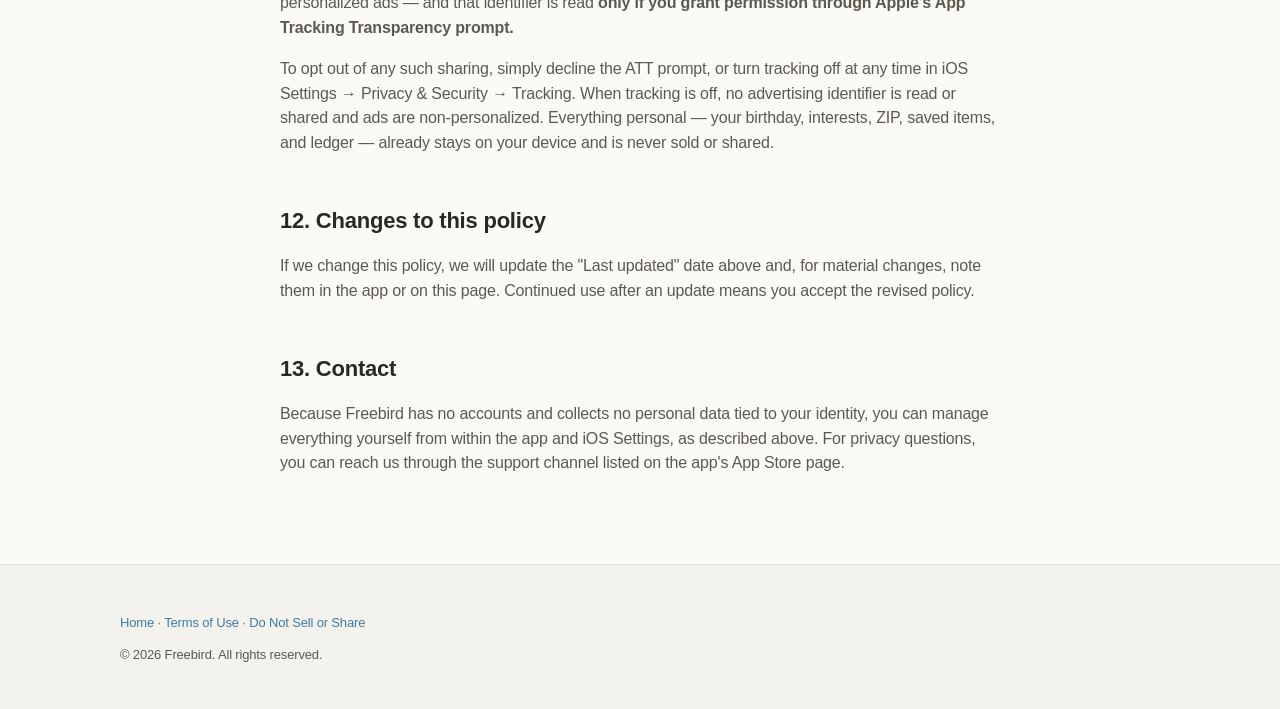
==== commit e37300dc: "Remove email/contact address from site and legal pages" ====
--- a/privacy.html
+++ b/privacy.html
@@ -163,7 +163,7 @@
         <p>If we change this policy, we will update the "Last updated" date above and, for material changes, note them in the app or on this page. Continued use after an update means you accept the revised policy.</p>
 
         <h2 id="contact">13. Contact</h2>
-        <p>Questions about privacy? Email <a href="mailto:support@freebird-app.com">support@freebird-app.com</a>.</p>
+        <p>Because Freebird has no accounts and collects no personal data tied to your identity, you can manage everything yourself from within the app and iOS Settings, as described above. For privacy questions, you can reach us through the support channel listed on the app's App Store page.</p>
       </article>
     </div>
   </main>
@@ -171,7 +171,7 @@
   <footer class="site-footer">
     <div class="wrap">
       <div class="footer-legal" style="border-top:none;padding-top:0;">
-        <p><a href="index.html">Home</a> · <a href="terms.html">Terms of Use</a> · <a href="#do-not-sell">Do Not Sell or Share</a> · <a href="mailto:support@freebird-app.com">Support</a></p>
+        <p><a href="index.html">Home</a> · <a href="terms.html">Terms of Use</a> · <a href="#do-not-sell">Do Not Sell or Share</a></p>
         <p class="copy">© 2026 Freebird. All rights reserved.</p>
       </div>
     </div>
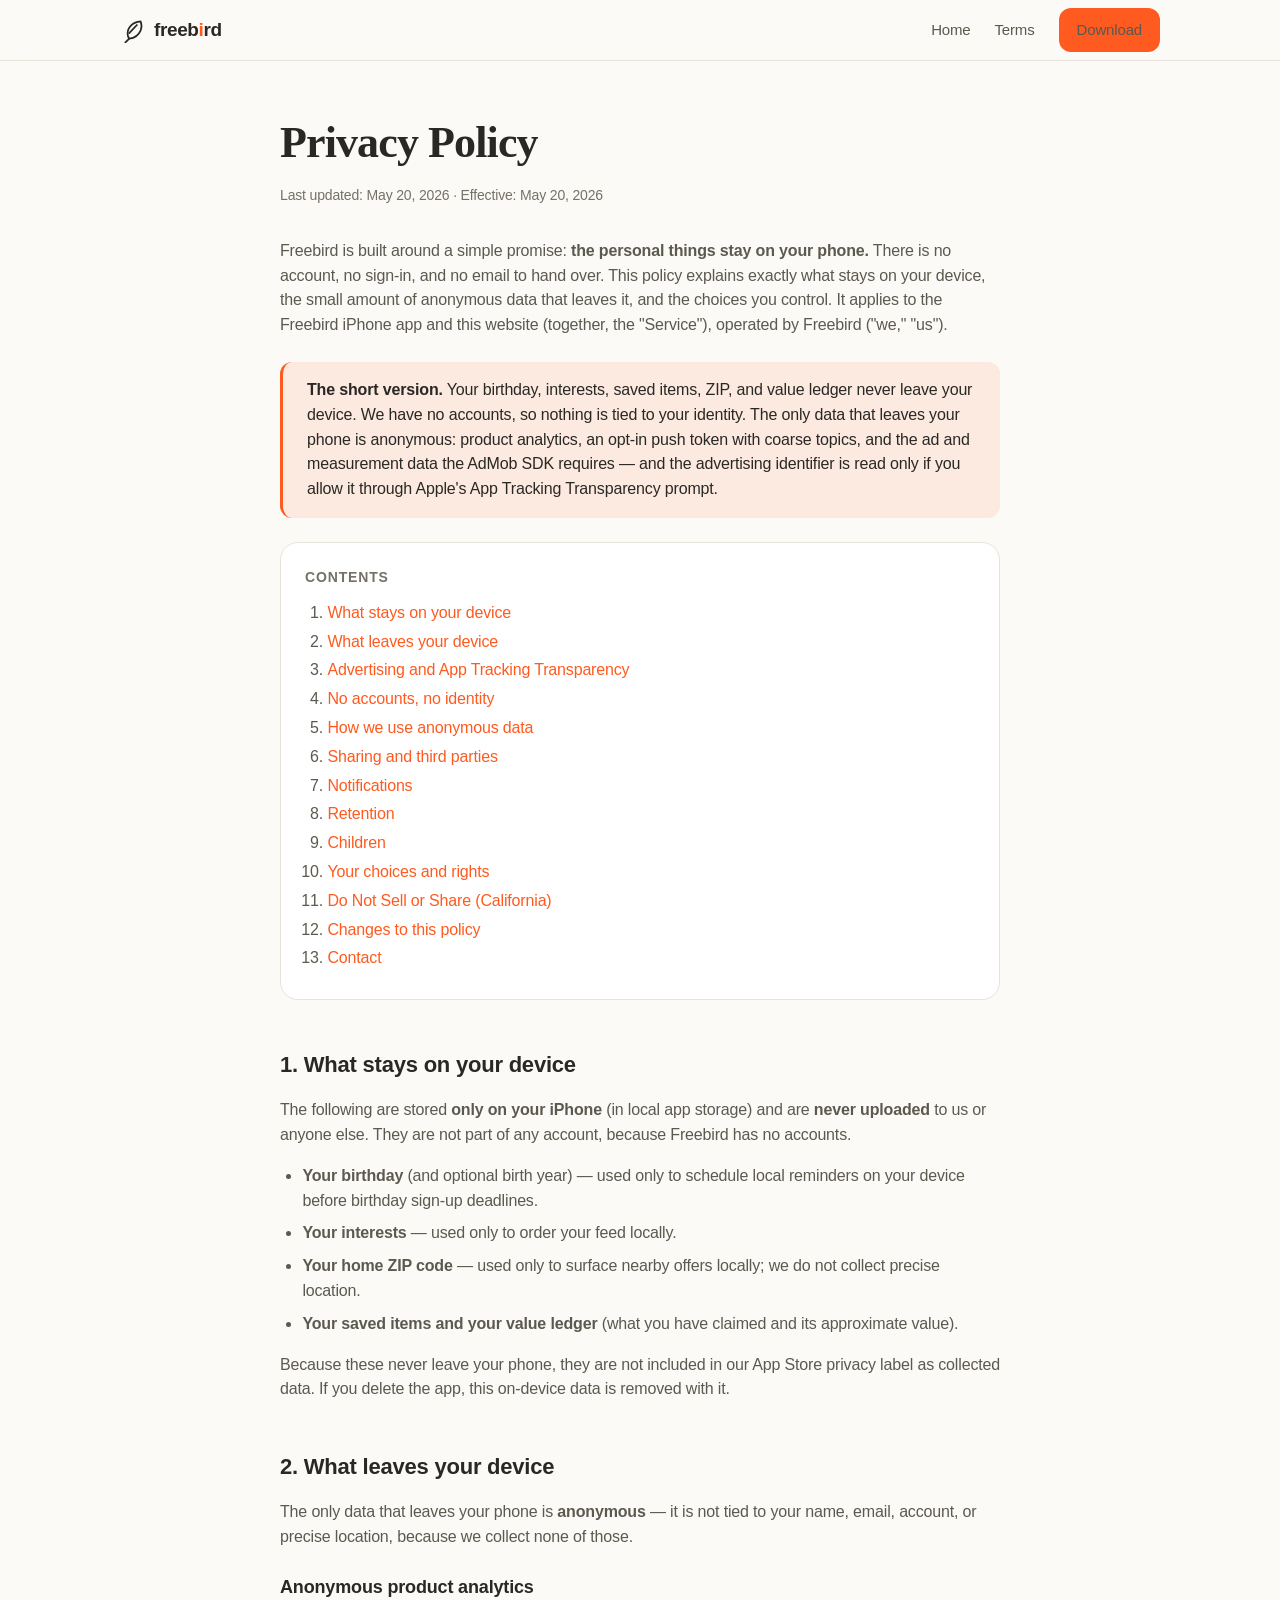
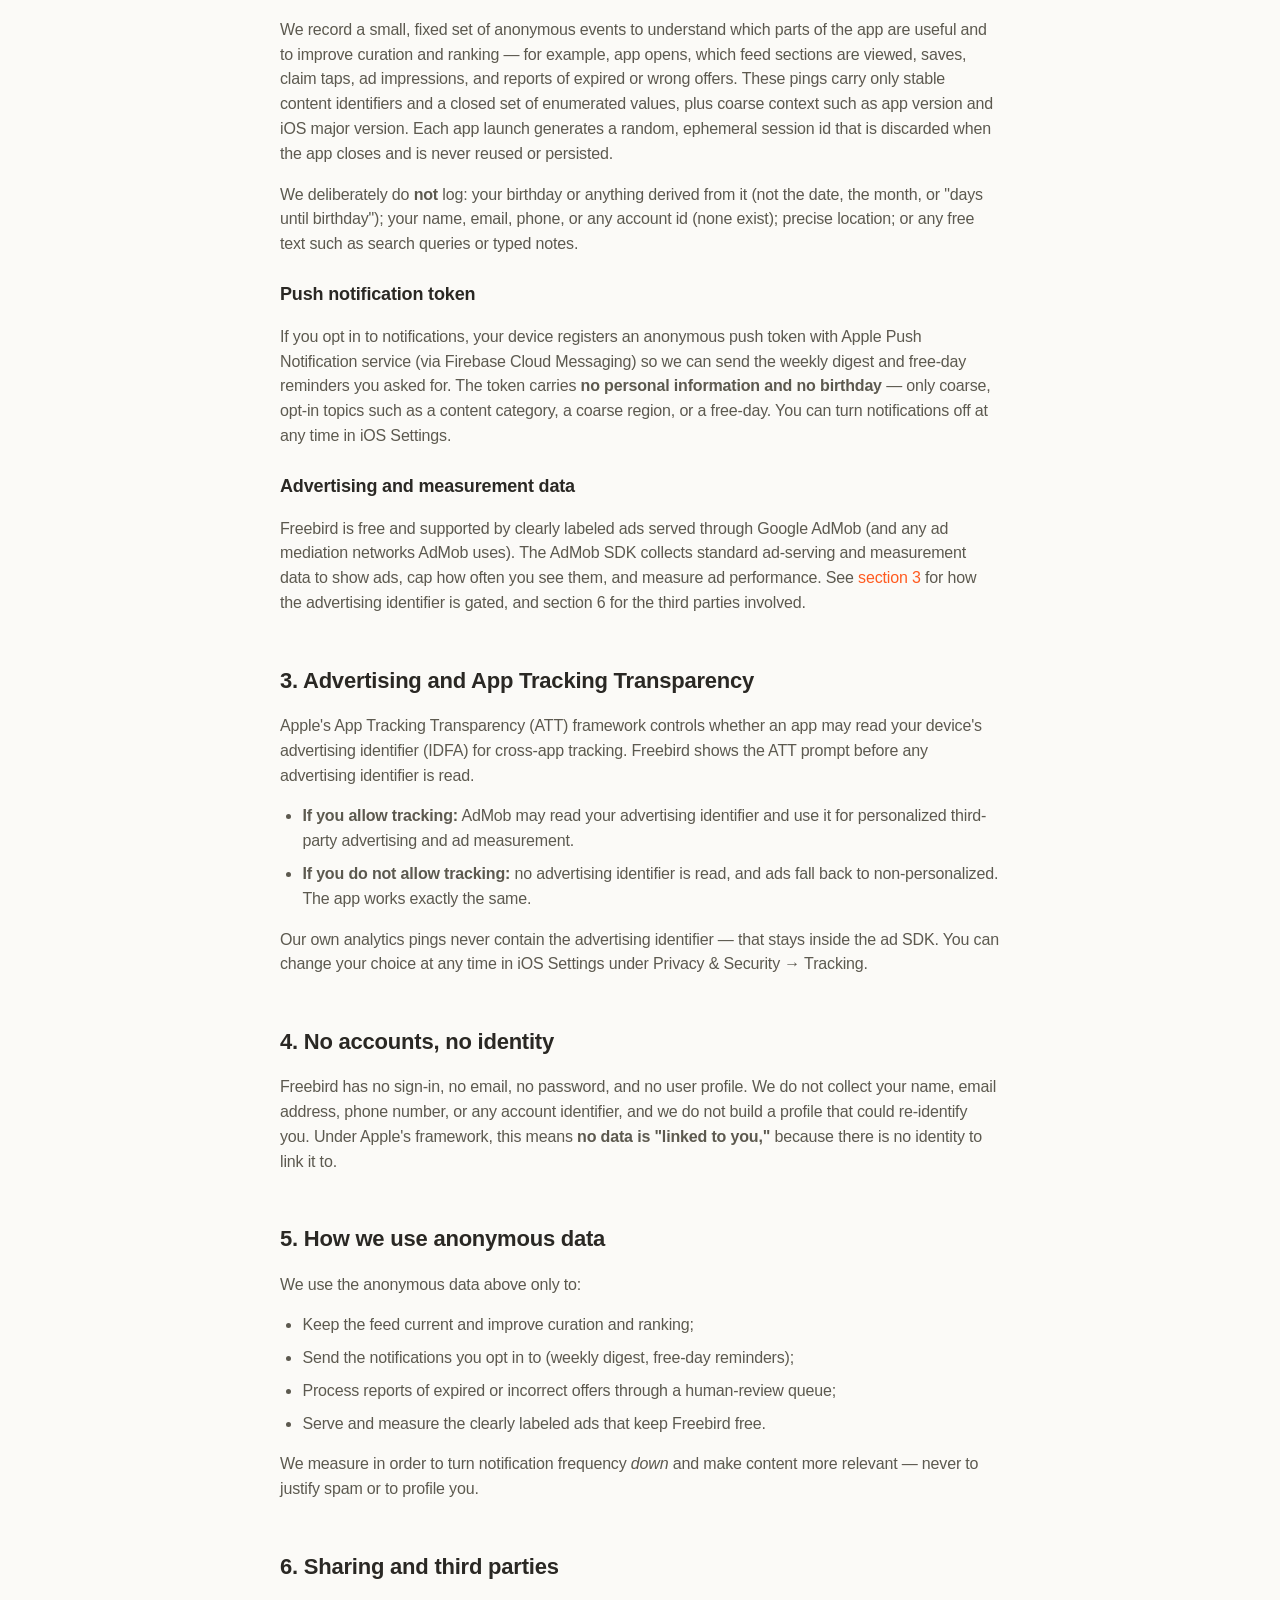
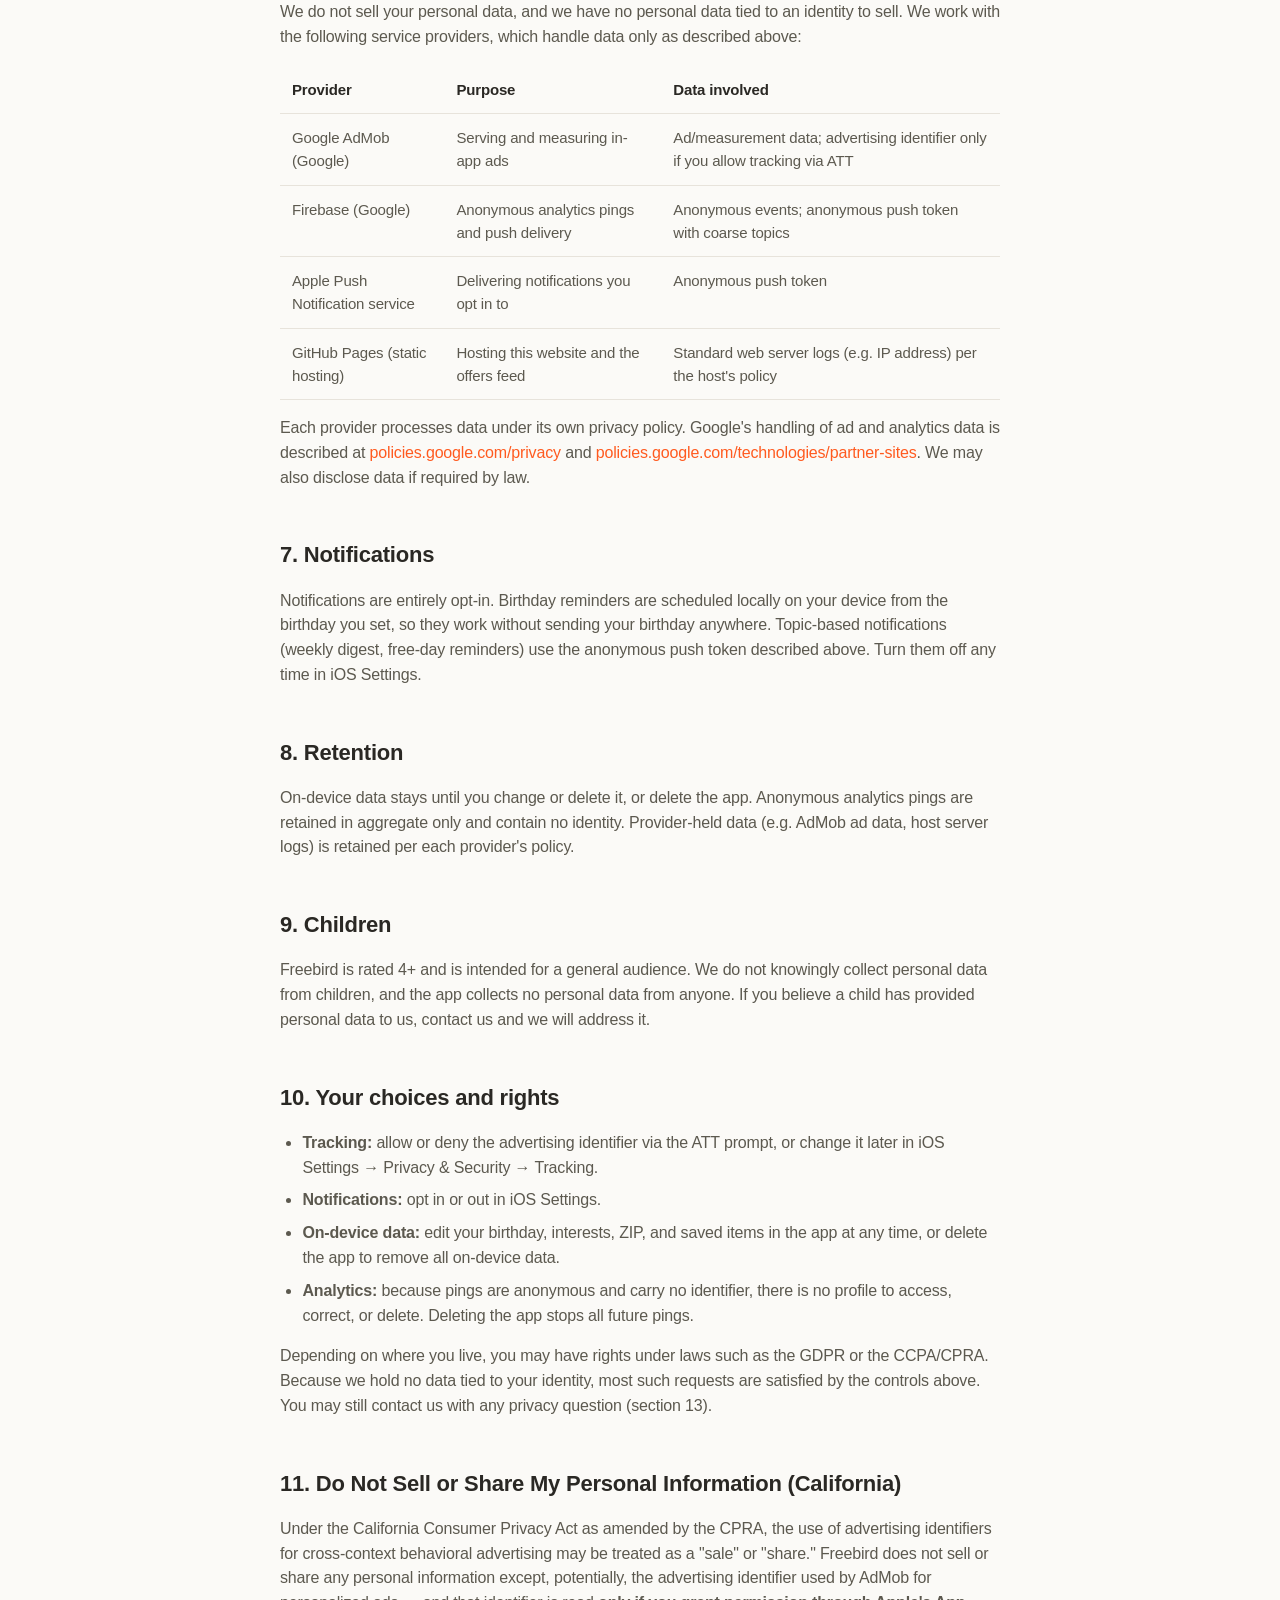
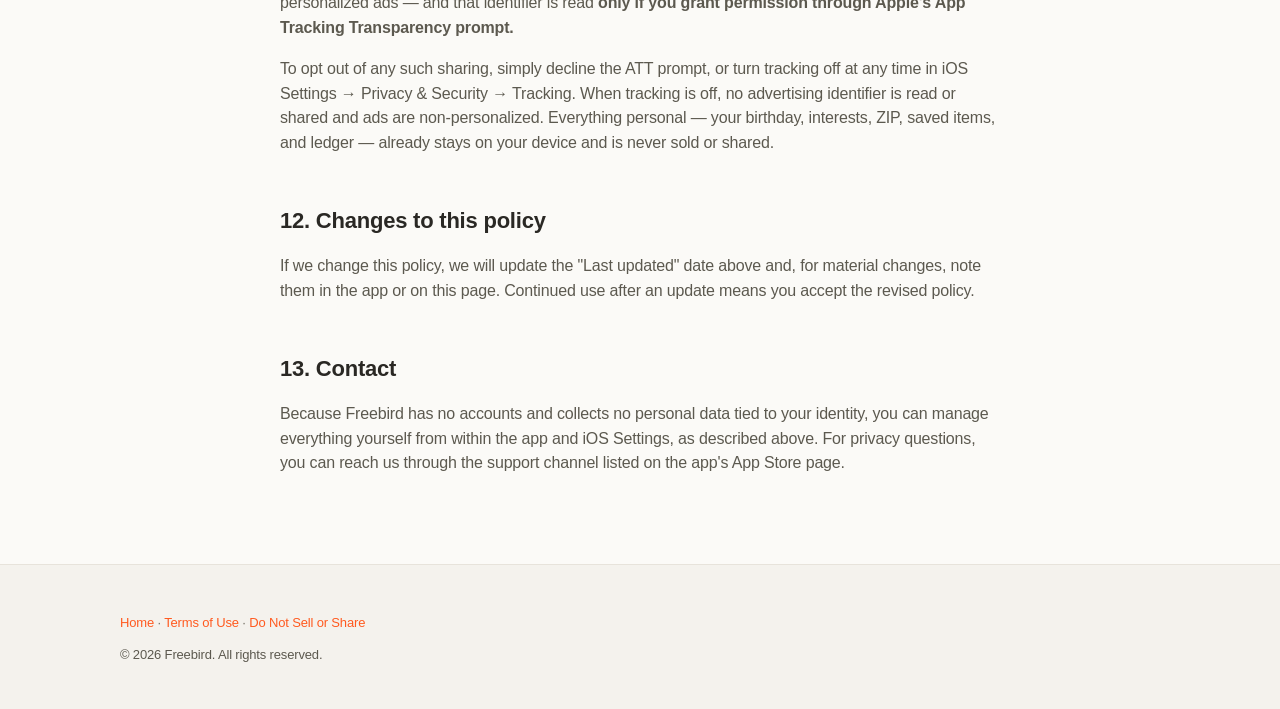
==== commit d8560691: "Recolor brand from Heron Blue to Freebird Orange" ====
--- a/privacy.html
+++ b/privacy.html
@@ -8,7 +8,7 @@
   <meta name="theme-color" content="#FBFAF7" media="(prefers-color-scheme: light)">
   <meta name="theme-color" content="#17150F" media="(prefers-color-scheme: dark)">
   <link rel="stylesheet" href="styles.css">
-  <link rel="icon" href="data:image/svg+xml,%3Csvg xmlns='http://www.w3.org/2000/svg' viewBox='0 0 24 24' fill='none' stroke='%233F7CA6' stroke-width='1.6' stroke-linecap='round' stroke-linejoin='round'%3E%3Cpath d='M19 4c-7.2.6-12 5.6-12 11.4 0 2 .6 3.5 1.6 4.6 4.5-.5 8.3-2.6 10.4-7.4 1-2.4 1.3-5.5 0-8.6Z'/%3E%3Cpath d='M8.5 20 5 23.5'/%3E%3Cpath d='M15.6 7.4 8.5 14.8'/%3E%3C/svg%3E">
+  <link rel="icon" href="data:image/svg+xml,%3Csvg xmlns='http://www.w3.org/2000/svg' viewBox='0 0 24 24' fill='none' stroke='%23FF5A1F' stroke-width='1.6' stroke-linecap='round' stroke-linejoin='round'%3E%3Cpath d='M19 4c-7.2.6-12 5.6-12 11.4 0 2 .6 3.5 1.6 4.6 4.5-.5 8.3-2.6 10.4-7.4 1-2.4 1.3-5.5 0-8.6Z'/%3E%3Cpath d='M8.5 20 5 23.5'/%3E%3Cpath d='M15.6 7.4 8.5 14.8'/%3E%3C/svg%3E">
 </head>
 <body>
   <a class="skip-link" href="#main">Skip to content</a>
--- a/styles.css
+++ b/styles.css
@@ -1,5 +1,5 @@
 /* Freebird marketing + legal — quiet-premium, no framework, no JS deps.
-   Brand mirrors the app: Heron Blue accent, warm-neutral canvas, SF system
+   Brand mirrors the app: Freebird Orange accent, warm-neutral canvas, SF system
    font stack, weight/size hierarchy over color. Dark mode via prefers-color-scheme. */
 
 :root {
@@ -19,9 +19,9 @@
   --text-2: #5C594F;   /* secondary, AA on --bg */
   --text-3: #757166;   /* tertiary/meta, AA on --bg */
 
-  --accent: #3F7CA6;        /* Heron Blue */
-  --accent-press: #336488;
-  --accent-soft: rgba(63, 124, 166, 0.10);
+  --accent: #FF5A1F;        /* Freebird Orange */
+  --accent-press: #D8430E;
+  --accent-soft: rgba(255, 90, 31, 0.10);
   --on-accent: #FFFFFF;
 
   --r-card: 18px;
@@ -50,9 +50,9 @@
     --text-2: #BBB6AB;
     --text-3: #8E897E;
 
-    --accent: #74A8CB;
-    --accent-press: #5E93B7;
-    --accent-soft: rgba(116, 168, 203, 0.16);
+    --accent: #FF7A47;
+    --accent-press: #FF5A1F;
+    --accent-soft: rgba(255, 122, 71, 0.16);
     --on-accent: #14130E;
 
     --shadow-1: 0 1px 2px rgba(0, 0, 0, 0.45),
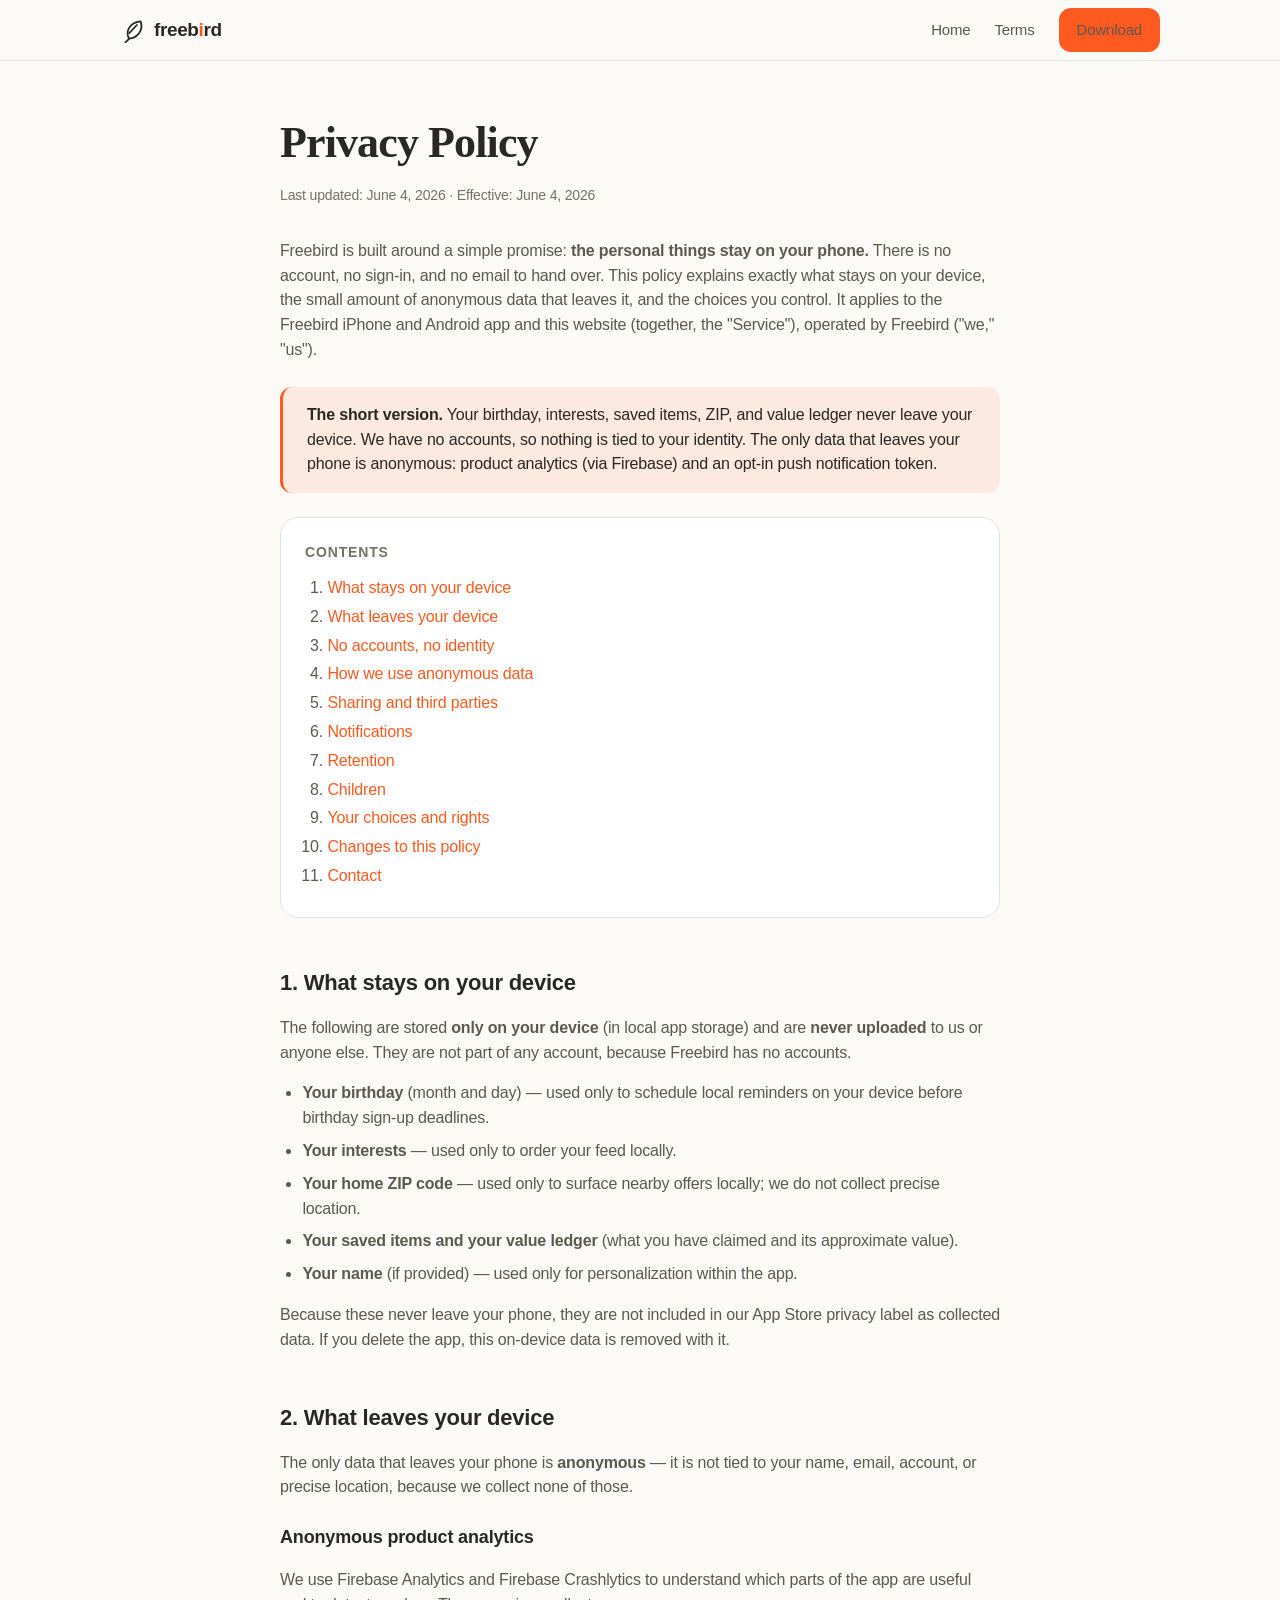
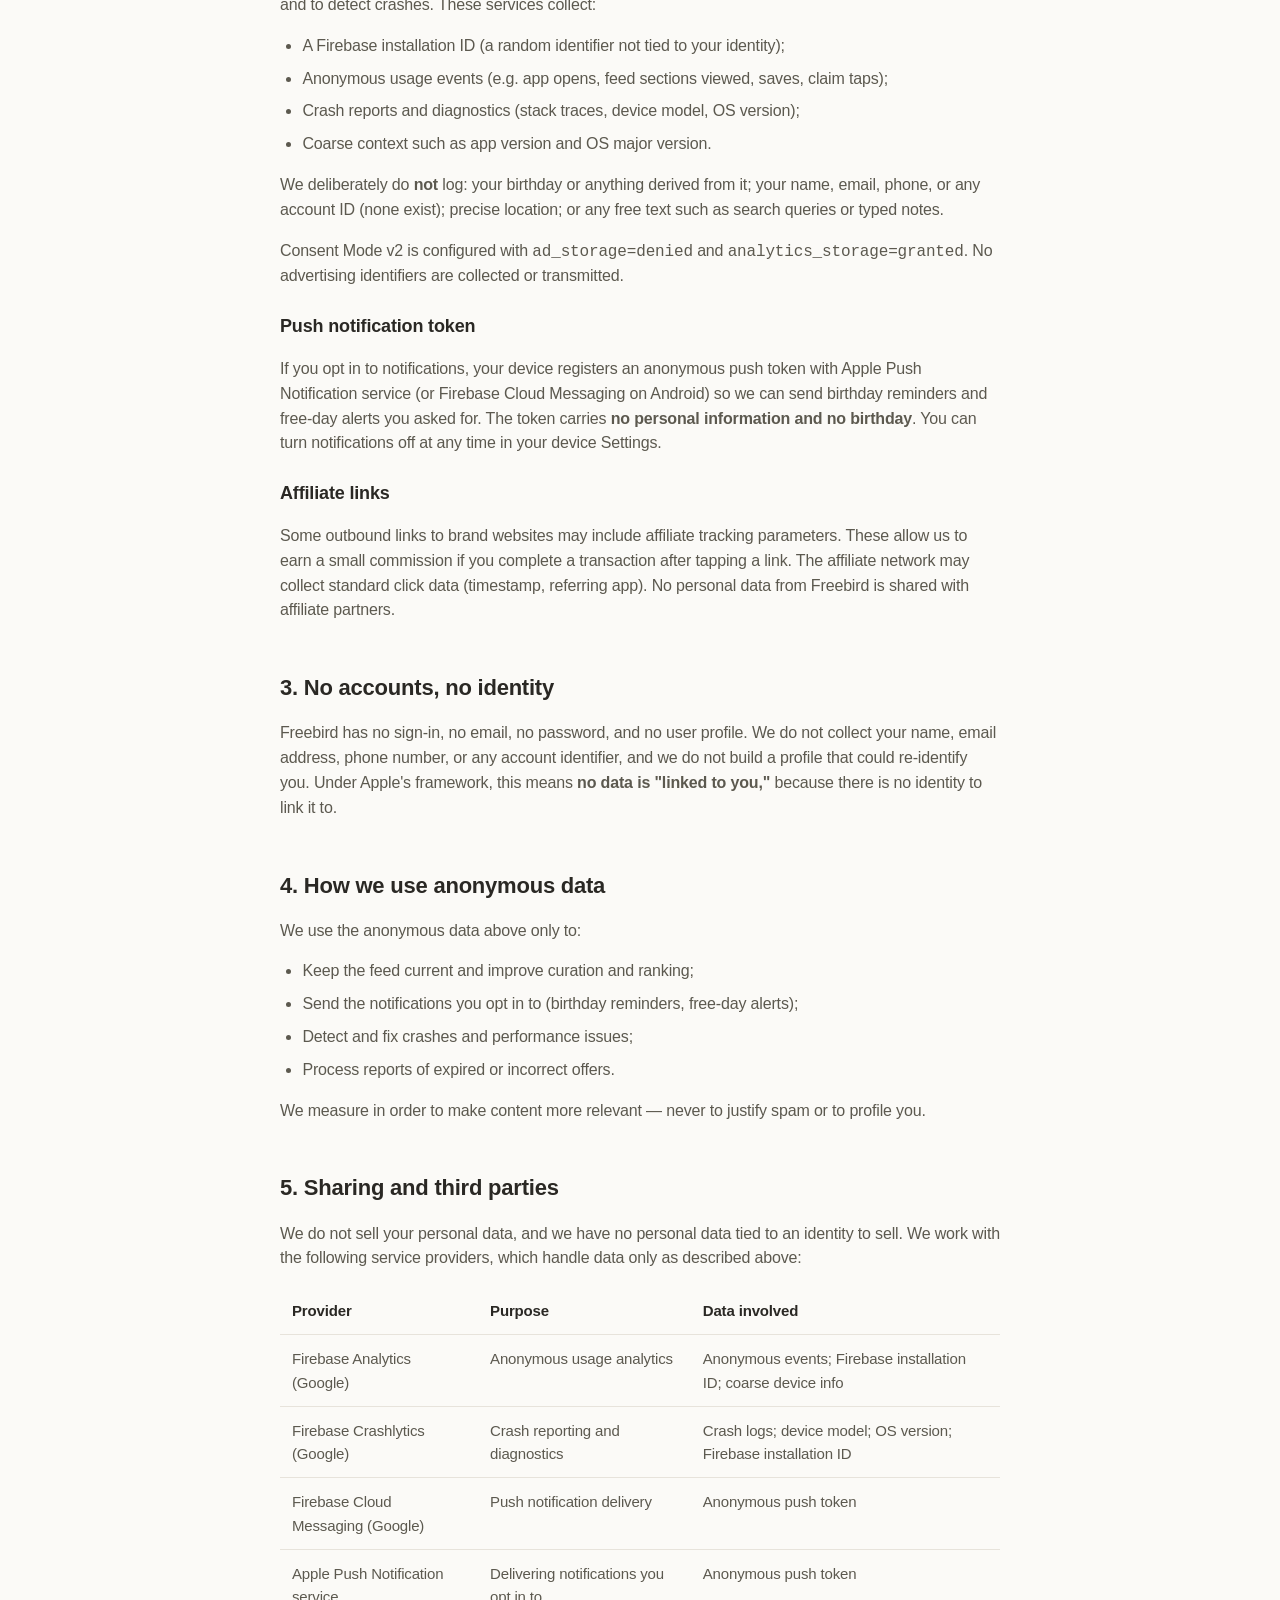
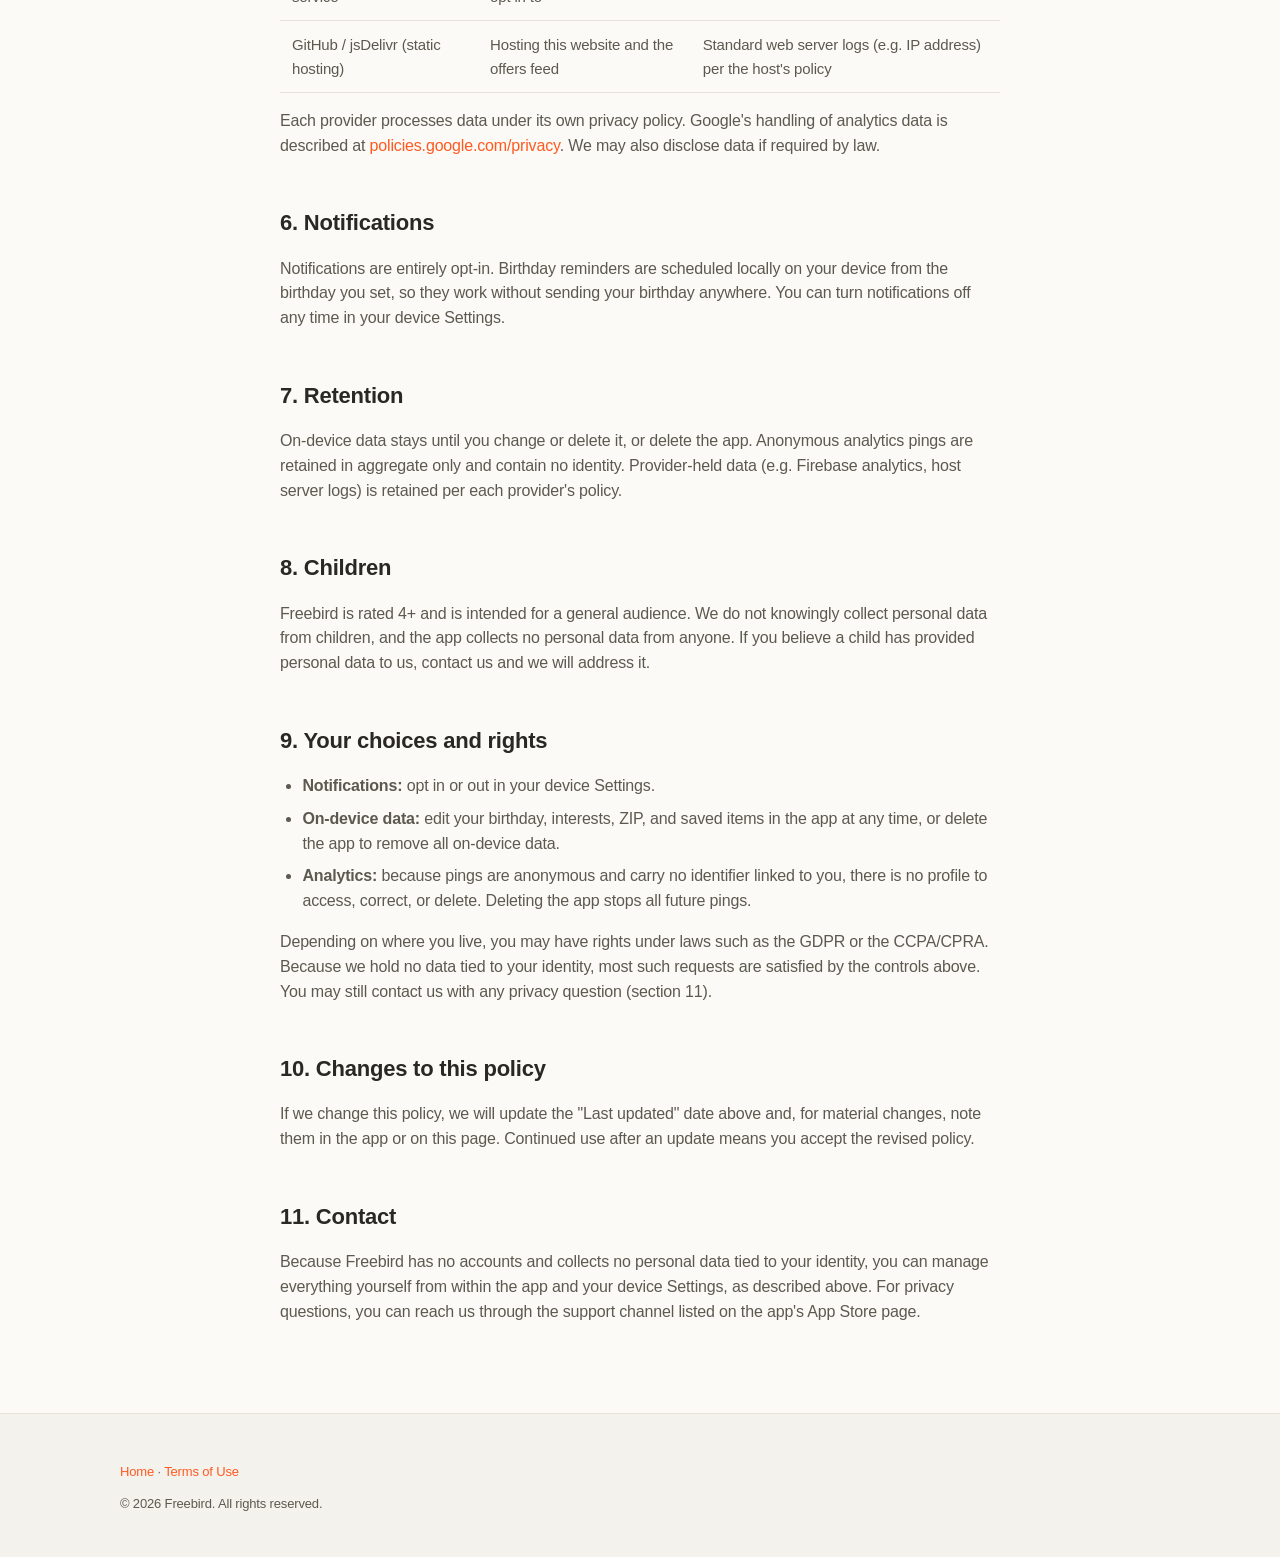
==== commit 9a3a7458: "fix: remove AdMob/ATT/IDFA from privacy policy — app ships no ads in v1" ====
--- a/privacy.html
+++ b/privacy.html
@@ -4,7 +4,7 @@
   <meta charset="utf-8">
   <meta name="viewport" content="width=device-width, initial-scale=1">
   <title>Privacy Policy — Freebird</title>
-  <meta name="description" content="How Freebird handles your data. Your birthday and interests stay on your device. There is no account. Only anonymous analytics and ad identifiers behind App Tracking Transparency ever leave the device.">
+  <meta name="description" content="How Freebird handles your data. Your birthday and interests stay on your device. There is no account. Only anonymous analytics ever leaves the device.">
   <meta name="theme-color" content="#FBFAF7" media="(prefers-color-scheme: light)">
   <meta name="theme-color" content="#17150F" media="(prefers-color-scheme: dark)">
   <link rel="stylesheet" href="styles.css">
@@ -35,12 +35,12 @@
     <div class="wrap">
       <article class="doc">
         <h1>Privacy Policy</h1>
-        <p class="updated">Last updated: May 20, 2026 · Effective: May 20, 2026</p>
+        <p class="updated">Last updated: June 4, 2026 · Effective: June 4, 2026</p>
 
-        <p>Freebird is built around a simple promise: <strong>the personal things stay on your phone.</strong> There is no account, no sign-in, and no email to hand over. This policy explains exactly what stays on your device, the small amount of anonymous data that leaves it, and the choices you control. It applies to the Freebird iPhone app and this website (together, the "Service"), operated by Freebird ("we," "us").</p>
+        <p>Freebird is built around a simple promise: <strong>the personal things stay on your phone.</strong> There is no account, no sign-in, and no email to hand over. This policy explains exactly what stays on your device, the small amount of anonymous data that leaves it, and the choices you control. It applies to the Freebird iPhone and Android app and this website (together, the "Service"), operated by Freebird ("we," "us").</p>
 
         <div class="callout">
-          <p><strong>The short version.</strong> Your birthday, interests, saved items, ZIP, and value ledger never leave your device. We have no accounts, so nothing is tied to your identity. The only data that leaves your phone is anonymous: product analytics, an opt-in push token with coarse topics, and the ad and measurement data the AdMob SDK requires — and the advertising identifier is read only if you allow it through Apple's App Tracking Transparency prompt.</p>
+          <p><strong>The short version.</strong> Your birthday, interests, saved items, ZIP, and value ledger never leave your device. We have no accounts, so nothing is tied to your identity. The only data that leaves your phone is anonymous: product analytics (via Firebase) and an opt-in push notification token.</p>
         </div>
 
         <nav class="toc" aria-label="Contents">
@@ -48,7 +48,6 @@
           <ol>
             <li><a href="#on-device">What stays on your device</a></li>
             <li><a href="#leaves-device">What leaves your device</a></li>
-            <li><a href="#att">Advertising and App Tracking Transparency</a></li>
             <li><a href="#no-account">No accounts, no identity</a></li>
             <li><a href="#how-we-use">How we use anonymous data</a></li>
             <li><a href="#sharing">Sharing and third parties</a></li>
@@ -56,19 +55,19 @@
             <li><a href="#retention">Retention</a></li>
             <li><a href="#children">Children</a></li>
             <li><a href="#rights">Your choices and rights</a></li>
-            <li><a href="#do-not-sell">Do Not Sell or Share (California)</a></li>
             <li><a href="#changes">Changes to this policy</a></li>
             <li><a href="#contact">Contact</a></li>
           </ol>
         </nav>
 
         <h2 id="on-device">1. What stays on your device</h2>
-        <p>The following are stored <strong>only on your iPhone</strong> (in local app storage) and are <strong>never uploaded</strong> to us or anyone else. They are not part of any account, because Freebird has no accounts.</p>
+        <p>The following are stored <strong>only on your device</strong> (in local app storage) and are <strong>never uploaded</strong> to us or anyone else. They are not part of any account, because Freebird has no accounts.</p>
         <ul>
-          <li><strong>Your birthday</strong> (and optional birth year) — used only to schedule local reminders on your device before birthday sign-up deadlines.</li>
+          <li><strong>Your birthday</strong> (month and day) — used only to schedule local reminders on your device before birthday sign-up deadlines.</li>
           <li><strong>Your interests</strong> — used only to order your feed locally.</li>
           <li><strong>Your home ZIP code</strong> — used only to surface nearby offers locally; we do not collect precise location.</li>
           <li><strong>Your saved items and your value ledger</strong> (what you have claimed and its approximate value).</li>
+          <li><strong>Your name</strong> (if provided) — used only for personalization within the app.</li>
         </ul>
         <p>Because these never leave your phone, they are not included in our App Store privacy label as collected data. If you delete the app, this on-device data is removed with it.</p>
 
@@ -76,37 +75,36 @@
         <p>The only data that leaves your phone is <strong>anonymous</strong> — it is not tied to your name, email, account, or precise location, because we collect none of those.</p>
 
         <h3>Anonymous product analytics</h3>
-        <p>We record a small, fixed set of anonymous events to understand which parts of the app are useful and to improve curation and ranking — for example, app opens, which feed sections are viewed, saves, claim taps, ad impressions, and reports of expired or wrong offers. These pings carry only stable content identifiers and a closed set of enumerated values, plus coarse context such as app version and iOS major version. Each app launch generates a random, ephemeral session id that is discarded when the app closes and is never reused or persisted.</p>
-        <p>We deliberately do <strong>not</strong> log: your birthday or anything derived from it (not the date, the month, or "days until birthday"); your name, email, phone, or any account id (none exist); precise location; or any free text such as search queries or typed notes.</p>
+        <p>We use Firebase Analytics and Firebase Crashlytics to understand which parts of the app are useful and to detect crashes. These services collect:</p>
+        <ul>
+          <li>A Firebase installation ID (a random identifier not tied to your identity);</li>
+          <li>Anonymous usage events (e.g. app opens, feed sections viewed, saves, claim taps);</li>
+          <li>Crash reports and diagnostics (stack traces, device model, OS version);</li>
+          <li>Coarse context such as app version and OS major version.</li>
+        </ul>
+        <p>We deliberately do <strong>not</strong> log: your birthday or anything derived from it; your name, email, phone, or any account ID (none exist); precise location; or any free text such as search queries or typed notes.</p>
+        <p>Consent Mode v2 is configured with <code>ad_storage=denied</code> and <code>analytics_storage=granted</code>. No advertising identifiers are collected or transmitted.</p>
 
         <h3>Push notification token</h3>
-        <p>If you opt in to notifications, your device registers an anonymous push token with Apple Push Notification service (via Firebase Cloud Messaging) so we can send the weekly digest and free-day reminders you asked for. The token carries <strong>no personal information and no birthday</strong> — only coarse, opt-in topics such as a content category, a coarse region, or a free-day. You can turn notifications off at any time in iOS Settings.</p>
+        <p>If you opt in to notifications, your device registers an anonymous push token with Apple Push Notification service (or Firebase Cloud Messaging on Android) so we can send birthday reminders and free-day alerts you asked for. The token carries <strong>no personal information and no birthday</strong>. You can turn notifications off at any time in your device Settings.</p>
 
-        <h3>Advertising and measurement data</h3>
-        <p>Freebird is free and supported by clearly labeled ads served through Google AdMob (and any ad mediation networks AdMob uses). The AdMob SDK collects standard ad-serving and measurement data to show ads, cap how often you see them, and measure ad performance. See <a href="#att">section 3</a> for how the advertising identifier is gated, and section 6 for the third parties involved.</p>
+        <h3>Affiliate links</h3>
+        <p>Some outbound links to brand websites may include affiliate tracking parameters. These allow us to earn a small commission if you complete a transaction after tapping a link. The affiliate network may collect standard click data (timestamp, referring app). No personal data from Freebird is shared with affiliate partners.</p>
 
-        <h2 id="att">3. Advertising and App Tracking Transparency</h2>
-        <p>Apple's App Tracking Transparency (ATT) framework controls whether an app may read your device's advertising identifier (IDFA) for cross-app tracking. Freebird shows the ATT prompt before any advertising identifier is read.</p>
-        <ul>
-          <li><strong>If you allow tracking:</strong> AdMob may read your advertising identifier and use it for personalized third-party advertising and ad measurement.</li>
-          <li><strong>If you do not allow tracking:</strong> no advertising identifier is read, and ads fall back to non-personalized. The app works exactly the same.</li>
-        </ul>
-        <p>Our own analytics pings never contain the advertising identifier — that stays inside the ad SDK. You can change your choice at any time in iOS Settings under Privacy &amp; Security → Tracking.</p>
-
-        <h2 id="no-account">4. No accounts, no identity</h2>
+        <h2 id="no-account">3. No accounts, no identity</h2>
         <p>Freebird has no sign-in, no email, no password, and no user profile. We do not collect your name, email address, phone number, or any account identifier, and we do not build a profile that could re-identify you. Under Apple's framework, this means <strong>no data is "linked to you,"</strong> because there is no identity to link it to.</p>
 
-        <h2 id="how-we-use">5. How we use anonymous data</h2>
+        <h2 id="how-we-use">4. How we use anonymous data</h2>
         <p>We use the anonymous data above only to:</p>
         <ul>
           <li>Keep the feed current and improve curation and ranking;</li>
-          <li>Send the notifications you opt in to (weekly digest, free-day reminders);</li>
-          <li>Process reports of expired or incorrect offers through a human-review queue;</li>
-          <li>Serve and measure the clearly labeled ads that keep Freebird free.</li>
+          <li>Send the notifications you opt in to (birthday reminders, free-day alerts);</li>
+          <li>Detect and fix crashes and performance issues;</li>
+          <li>Process reports of expired or incorrect offers.</li>
         </ul>
-        <p>We measure in order to turn notification frequency <em>down</em> and make content more relevant — never to justify spam or to profile you.</p>
+        <p>We measure in order to make content more relevant — never to justify spam or to profile you.</p>
 
-        <h2 id="sharing">6. Sharing and third parties</h2>
+        <h2 id="sharing">5. Sharing and third parties</h2>
         <p>We do not sell your personal data, and we have no personal data tied to an identity to sell. We work with the following service providers, which handle data only as described above:</p>
         <table>
           <thead>
@@ -114,14 +112,19 @@
           </thead>
           <tbody>
             <tr>
-              <td>Google AdMob (Google)</td>
-              <td>Serving and measuring in-app ads</td>
-              <td>Ad/measurement data; advertising identifier only if you allow tracking via ATT</td>
+              <td>Firebase Analytics (Google)</td>
+              <td>Anonymous usage analytics</td>
+              <td>Anonymous events; Firebase installation ID; coarse device info</td>
             </tr>
             <tr>
-              <td>Firebase (Google)</td>
-              <td>Anonymous analytics pings and push delivery</td>
-              <td>Anonymous events; anonymous push token with coarse topics</td>
+              <td>Firebase Crashlytics (Google)</td>
+              <td>Crash reporting and diagnostics</td>
+              <td>Crash logs; device model; OS version; Firebase installation ID</td>
+            </tr>
+            <tr>
+              <td>Firebase Cloud Messaging (Google)</td>
+              <td>Push notification delivery</td>
+              <td>Anonymous push token</td>
             </tr>
             <tr>
               <td>Apple Push Notification service</td>
@@ -129,41 +132,36 @@
               <td>Anonymous push token</td>
             </tr>
             <tr>
-              <td>GitHub Pages (static hosting)</td>
+              <td>GitHub / jsDelivr (static hosting)</td>
               <td>Hosting this website and the offers feed</td>
               <td>Standard web server logs (e.g. IP address) per the host's policy</td>
             </tr>
           </tbody>
         </table>
-        <p>Each provider processes data under its own privacy policy. Google's handling of ad and analytics data is described at <a href="https://policies.google.com/privacy" rel="noopener">policies.google.com/privacy</a> and <a href="https://policies.google.com/technologies/partner-sites" rel="noopener">policies.google.com/technologies/partner-sites</a>. We may also disclose data if required by law.</p>
+        <p>Each provider processes data under its own privacy policy. Google's handling of analytics data is described at <a href="https://policies.google.com/privacy" rel="noopener">policies.google.com/privacy</a>. We may also disclose data if required by law.</p>
 
-        <h2 id="notifications">7. Notifications</h2>
-        <p>Notifications are entirely opt-in. Birthday reminders are scheduled locally on your device from the birthday you set, so they work without sending your birthday anywhere. Topic-based notifications (weekly digest, free-day reminders) use the anonymous push token described above. Turn them off any time in iOS Settings.</p>
+        <h2 id="notifications">6. Notifications</h2>
+        <p>Notifications are entirely opt-in. Birthday reminders are scheduled locally on your device from the birthday you set, so they work without sending your birthday anywhere. You can turn notifications off any time in your device Settings.</p>
 
-        <h2 id="retention">8. Retention</h2>
-        <p>On-device data stays until you change or delete it, or delete the app. Anonymous analytics pings are retained in aggregate only and contain no identity. Provider-held data (e.g. AdMob ad data, host server logs) is retained per each provider's policy.</p>
+        <h2 id="retention">7. Retention</h2>
+        <p>On-device data stays until you change or delete it, or delete the app. Anonymous analytics pings are retained in aggregate only and contain no identity. Provider-held data (e.g. Firebase analytics, host server logs) is retained per each provider's policy.</p>
 
-        <h2 id="children">9. Children</h2>
+        <h2 id="children">8. Children</h2>
         <p>Freebird is rated 4+ and is intended for a general audience. We do not knowingly collect personal data from children, and the app collects no personal data from anyone. If you believe a child has provided personal data to us, contact us and we will address it.</p>
 
-        <h2 id="rights">10. Your choices and rights</h2>
+        <h2 id="rights">9. Your choices and rights</h2>
         <ul>
-          <li><strong>Tracking:</strong> allow or deny the advertising identifier via the ATT prompt, or change it later in iOS Settings → Privacy &amp; Security → Tracking.</li>
-          <li><strong>Notifications:</strong> opt in or out in iOS Settings.</li>
+          <li><strong>Notifications:</strong> opt in or out in your device Settings.</li>
           <li><strong>On-device data:</strong> edit your birthday, interests, ZIP, and saved items in the app at any time, or delete the app to remove all on-device data.</li>
-          <li><strong>Analytics:</strong> because pings are anonymous and carry no identifier, there is no profile to access, correct, or delete. Deleting the app stops all future pings.</li>
+          <li><strong>Analytics:</strong> because pings are anonymous and carry no identifier linked to you, there is no profile to access, correct, or delete. Deleting the app stops all future pings.</li>
         </ul>
-        <p>Depending on where you live, you may have rights under laws such as the GDPR or the CCPA/CPRA. Because we hold no data tied to your identity, most such requests are satisfied by the controls above. You may still contact us with any privacy question (section 13).</p>
+        <p>Depending on where you live, you may have rights under laws such as the GDPR or the CCPA/CPRA. Because we hold no data tied to your identity, most such requests are satisfied by the controls above. You may still contact us with any privacy question (section 11).</p>
 
-        <h2 id="do-not-sell">11. Do Not Sell or Share My Personal Information (California)</h2>
-        <p>Under the California Consumer Privacy Act as amended by the CPRA, the use of advertising identifiers for cross-context behavioral advertising may be treated as a "sale" or "share." Freebird does not sell or share any personal information except, potentially, the advertising identifier used by AdMob for personalized ads — and that identifier is read <strong>only if you grant permission through Apple's App Tracking Transparency prompt.</strong></p>
-        <p>To opt out of any such sharing, simply decline the ATT prompt, or turn tracking off at any time in iOS Settings → Privacy &amp; Security → Tracking. When tracking is off, no advertising identifier is read or shared and ads are non-personalized. Everything personal — your birthday, interests, ZIP, saved items, and ledger — already stays on your device and is never sold or shared.</p>
-
-        <h2 id="changes">12. Changes to this policy</h2>
+        <h2 id="changes">10. Changes to this policy</h2>
         <p>If we change this policy, we will update the "Last updated" date above and, for material changes, note them in the app or on this page. Continued use after an update means you accept the revised policy.</p>
 
-        <h2 id="contact">13. Contact</h2>
-        <p>Because Freebird has no accounts and collects no personal data tied to your identity, you can manage everything yourself from within the app and iOS Settings, as described above. For privacy questions, you can reach us through the support channel listed on the app's App Store page.</p>
+        <h2 id="contact">11. Contact</h2>
+        <p>Because Freebird has no accounts and collects no personal data tied to your identity, you can manage everything yourself from within the app and your device Settings, as described above. For privacy questions, you can reach us through the support channel listed on the app's App Store page.</p>
       </article>
     </div>
   </main>
@@ -171,7 +169,7 @@
   <footer class="site-footer">
     <div class="wrap">
       <div class="footer-legal" style="border-top:none;padding-top:0;">
-        <p><a href="index.html">Home</a> · <a href="terms.html">Terms of Use</a> · <a href="#do-not-sell">Do Not Sell or Share</a></p>
+        <p><a href="index.html">Home</a> · <a href="terms.html">Terms of Use</a></p>
         <p class="copy">© 2026 Freebird. All rights reserved.</p>
       </div>
     </div>
